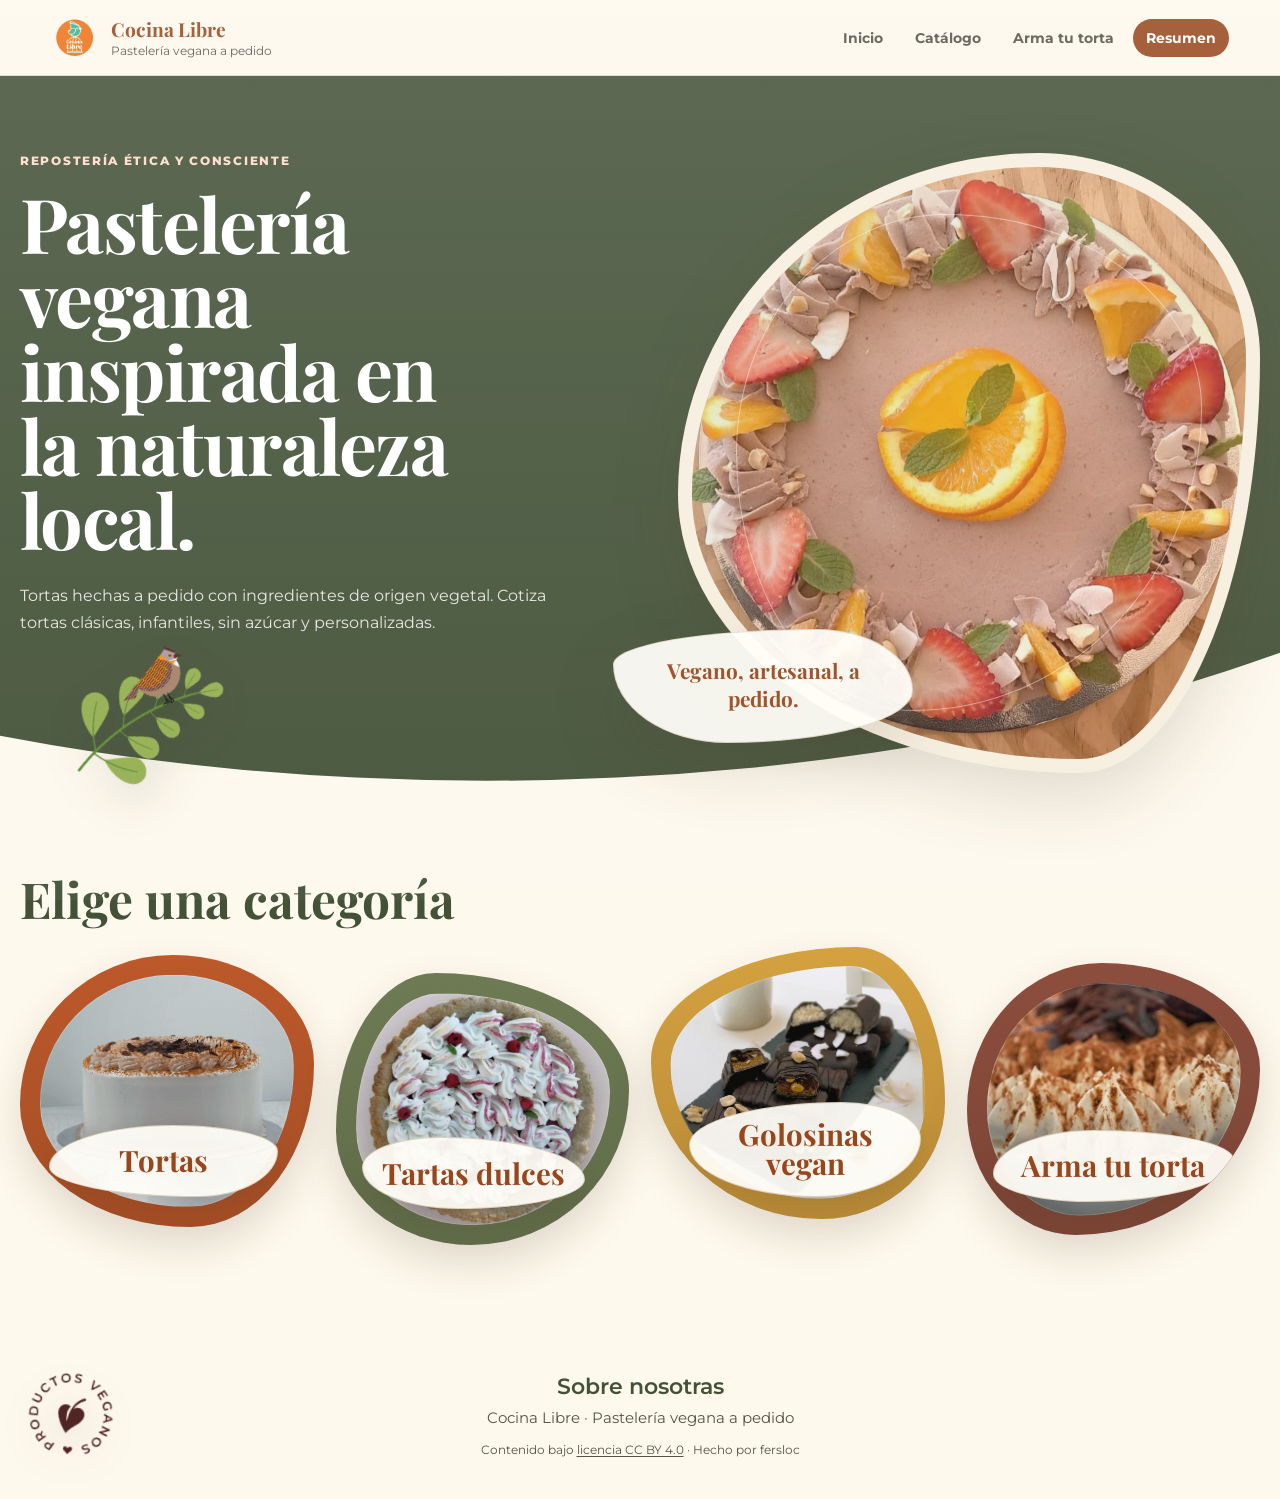
==== index.html @ 231058e6 "g" ====
﻿<!doctype html>
<html lang="es">
  <head>
    <meta charset="utf-8" />
    <meta name="viewport" content="width=device-width, initial-scale=1" />
    <title>Cocina Libre | Pastelería vegana a pedido</title>
    <link rel="icon" type="image/png" href="assets/Imagenes/recursosGraficos/recursos graficos extra-logo colores.png" />
    <link rel="apple-touch-icon" href="assets/Imagenes/recursosGraficos/recursos graficos extra-logo colores.png" />
    <meta name="description" content="Pastelería vegana artesanal a pedido en Chile. Tortas, tartas, queques y golosinas 100% vegetales, sin lácteos ni huevo. Cotiza tu torta personalizada." />
    <meta name="keywords" content="tortas veganas, pastelería vegana, tortas sin huevo, tartas veganas, queques veganos, repostería vegana Chile, tortas a pedido" />
    <meta name="author" content="Cocina Libre" />
    <meta name="robots" content="index, follow" />
    <link rel="canonical" href="https://cocinalibre.cl/" />
    <meta name="theme-color" content="#435137" />
    <meta property="og:title" content="Cocina Libre | Pastelería vegana a pedido" />
    <meta property="og:description" content="Tortas veganas artesanales hechas a pedido. Bizcochos, rellenos y cubiertas 100% vegetales." />
    <meta property="og:image" content="https://cocinalibre.cl/assets/builder/portad1.jpg" />
    <meta property="og:image:width" content="900" />
    <meta property="og:image:height" content="900" />
    <meta property="og:url" content="https://cocinalibre.cl/" />
    <meta property="og:type" content="website" />
    <meta name="twitter:card" content="summary_large_image" />
    <meta name="twitter:title" content="Cocina Libre | Pastelería vegana a pedido" />
    <meta name="twitter:description" content="Tortas veganas artesanales hechas a pedido. Bizcochos, rellenos y cubiertas 100% vegetales." />
    <meta name="twitter:image" content="https://cocinalibre.cl/assets/builder/portad1.jpg" />
    <script type="application/ld+json">
    {
      "@context": "https://schema.org",
      "@type": "Bakery",
      "name": "Cocina Libre",
      "image": "https://cocinalibre.cl/assets/builder/portad1.jpg",
      "url": "https://cocinalibre.cl/",
      "telephone": "+56932514475",
      "servesCuisine": "Vegana",
      "priceRange": "$",
      "address": {
        "@type": "PostalAddress",
        "streetAddress": "Arturo Gordon 3908, local D",
        "addressLocality": "Macul",
        "addressRegion": "Región Metropolitana",
        "addressCountry": "CL"
      },
      "openingHoursSpecification": [
        { "@type": "OpeningHoursSpecification", "dayOfWeek": ["Tuesday", "Wednesday", "Thursday", "Friday"], "opens": "15:00", "closes": "19:30" },
        { "@type": "OpeningHoursSpecification", "dayOfWeek": "Saturday", "opens": "11:00", "closes": "19:30" },
        { "@type": "OpeningHoursSpecification", "dayOfWeek": "Sunday", "opens": "11:00", "closes": "15:00" }
      ],
      "sameAs": [
        "https://instagram.com/cocinalibre.vegana",
        "https://www.happycow.net/reviews/cocina-libre-macul-447779/",
        "https://www.google.com/maps/place/Cocina+Libre+-+Pasteler%C3%ADa+Vegana/@-33.4903552,-70.5924237,17z/data=!3m1!4b1!4m6!3m5!1s0x9662d1a809d05737:0x30ad67310bc75fe5!8m2!3d-33.4903552!4d-70.5924237!16s%2Fg%2F11s613kfmj"
      ],
      "aggregateRating": {
        "@type": "AggregateRating",
        "ratingValue": "5.0",
        "reviewCount": "74"
      }
    }
    </script>
    <link rel="preconnect" href="https://fonts.googleapis.com" />
    <link rel="preconnect" href="https://fonts.gstatic.com" crossorigin />
    <link href="https://fonts.googleapis.com/css2?family=Montserrat:wght@400;500;600;700;800&family=Playfair+Display:wght@600;700&display=swap" rel="stylesheet" />
    <link rel="stylesheet" href="styles.css" />
  </head>
  <body>
    <header class="topbar">
      <a class="brand" href="#inicio">
        <span class="brand-mark"><img src="assets/Imagenes/recursosGraficos/recursos graficos extra-logo colores.webp" alt="Cocina Libre" /></span>
        <span>
          <strong>Cocina Libre</strong>
          <span>Pastelería vegana a pedido</span>
        </span>
      </a>
      <nav class="nav" aria-label="Navegación principal">
        <a href="#inicio" data-route="inicio">Inicio</a>
        <a href="#catalogo" data-route="catalogo">Catálogo</a>
        <a href="#arma-tu-torta" data-route="arma-tu-torta">Arma tu torta</a>
        <a id="navWhatsapp" class="whatsapp-link" href="#resumen" data-route="resumen">Resumen</a>
      </nav>
    </header>

    <main class="page">
      <section id="inicio" class="hero" data-page="inicio">
        <div class="brand-bird brand-bird--hero" aria-hidden="true">
          <img src="assets/Imagenes/recursosGraficos/recursos graficos extra-chincol2.webp" alt="" />
        </div>
        <div class="shell hero-grid">
          <div>
            <p class="eyebrow">Repostería ética y consciente</p>
            <h1>Pastelería vegana inspirada en la naturaleza local.</h1>
            <p class="hero-copy">Tortas hechas a pedido con ingredientes de origen vegetal. Cotiza tortas clásicas, infantiles, sin azúcar y personalizadas.</p>
          </div>
          <div class="hero-art" aria-label="Torta vegana artesanal">
            <div class="hero-photo" aria-hidden="true"></div>
            <div class="floating-note">
              <strong>Vegano, artesanal, a pedido.</strong>
            </div>
          </div>
        </div>
      </section>

      <section id="categorias" class="intro-categories" data-page="inicio">
        <div class="shell category-band">
          <div class="category-heading">
            <div>
              <h2>Elige una categoría</h2>
            </div>
          </div>
          <div id="categoryLanding" class="category-grid"></div>
        </div>
      </section>

      <section id="catalogo" class="catalog-section shell" data-page="catalogo">
        <div class="section-head">
          <div>
            <h2>Catálogo</h2>
          </div>
          <div class="catalog-tools">
            <select id="categoryFilter" aria-label="Filtrar por categoría"></select>
            <input id="searchInput" type="hidden" value="" />
          </div>
        </div>
        <div id="catalogGrid" class="catalog-grid" aria-live="polite"></div>
      </section>

      <section id="arma-tu-torta" class="builder-section" data-page="arma-tu-torta">
        <div class="shell builder-box">
          <div>
            <p class="eyebrow">Arma tu torta</p>
            <h2><span class="builder-title-line">Elige una base</span><span class="builder-title-line">y conversemos</span><span class="builder-title-line">los cambios.</span></h2>
            <p id="contactClaim">Cotiza tortas personalizadas, elige la cubierta, rellenos y bizcochos.</p>
          </div>
          <div class="builder-card">
            <div class="layer-cake" aria-label="Capas de una torta personalizable">
              <div class="cake-step">
                <span class="cake-step-text"><strong>Cubierta</strong></span>
                <img class="cake-photo topping" src="assets/builder/builder-cake-topping-trim.png" alt="">
              </div>
              <div class="cake-step">
                <span class="cake-step-text"><strong>Relleno</strong></span>
                <img class="cake-photo cream" src="assets/builder/builder-cake-cream-trim.png" alt="">
              </div>
              <div class="cake-step">
                <span class="cake-step-text"><strong>Bizcocho</strong></span>
                <img class="cake-photo base" src="assets/builder/builder-cake-base-trim.png" alt="">
              </div>
            </div>
            <div class="builder-form">
              <div class="builder-options">
                <label>
                  <span>Cubierta</span>
                  <select id="builderCubierta" aria-label="Cubierta"></select>
                </label>
                <details class="builder-pick">
                  <summary><span>Relleno</span><strong data-builder-count="relleno">Elegir</strong></summary>
                  <div id="builderRelleno" class="builder-checks" aria-label="Rellenos"></div>
                </details>
                <details class="builder-pick">
                  <summary><span>Bizcocho</span><strong data-builder-count="bizcocho">Elegir</strong></summary>
                  <div id="builderBizcocho" class="builder-checks" aria-label="Bizcochos"></div>
                </details>
                <label>
                  <span>Tamaño</span>
                  <select id="builderTamano" aria-label="Tamaño"></select>
                </label>
                <label>
                  <span>Decoración</span>
                  <select id="builderDecoracion" aria-label="Decoración"></select>
                </label>
                <label>
                  <span>Quiero agregar otro</span>
                  <textarea id="builderOtro" aria-label="Quiero agregar otro" placeholder="Ej: durazno, frambuesas, arándanos, piña, flores, una idea especial..."></textarea>
                </label>
              </div>
              <div class="topper-note">
                <strong>Letreros y figuras para torta:</strong> si quieres, puedes encargar los toppers de madera fabricados por <a href="https://www.instagram.com/stories/highlights/17861925579258731/" target="_blank" rel="noreferrer">Quiltru</a> (<span id="topperPrice">$10.000</span>).
                <span class="topper-samples">
                  <button class="topper-sample" type="button" data-topper-image="assets/builder/ideas-armadas/Topper animales con nombre.webp" aria-label="Ver ejemplo de topper animales con nombre">
                    <img src="assets/builder/ideas-armadas/Topper animales con nombre.webp" alt="Topper de madera a pedido con animalitos y nombre, para torta vegana infantil" loading="lazy">
                  </button>
                  <button class="topper-sample" type="button" data-topper-image="assets/builder/ideas-armadas/Topper Eevee.webp" aria-label="Ver ejemplo de topper Eevee">
                    <img src="assets/builder/ideas-armadas/Topper Eevee.webp" alt="Topper de madera a pedido de Eevee, dibujo personalizado para torta vegana" loading="lazy">
                  </button>
                  <button class="topper-sample" type="button" data-topper-image="assets/builder/ideas-armadas/Topper totoro1.webp" aria-label="Ver ejemplo de topper Totoro">
                    <img src="assets/builder/ideas-armadas/Topper totoro1.webp" alt="Topper de madera a pedido de Totoro, dibujo personalizado para torta vegana" loading="lazy">
                  </button>
                </span>
              </div>
              <a id="contactWhatsapp" class="button primary" href="#resumen">Reservar esta idea</a>
            </div>
          </div>
        </div>
      </section>
      <section class="moodboard-section" data-page="arma-tu-torta" aria-labelledby="moodboardTitle">
        <div class="shell">
          <div class="moodboard-head">
            <h2 id="moodboardTitle">Ideas que han armado otras personas</h2>
          </div>
          <div class="moodboard-slider">
            <div id="moodboardTrack" class="moodboard-track" aria-label="Muestrario horizontal de inspiración"></div>
            <div class="moodboard-progress" aria-hidden="true"><span id="moodboardProgress"></span></div>
          </div>
        </div>
      </section>
      <section id="resumen" class="summary-section" data-page="resumen">
        <div class="shell">
          <div class="section-head">
            <div>
              <p class="eyebrow">Resumen</p>
              <h2>Tu pedido en borrador</h2>
            </div>
            <a class="button primary" href="#catalogo" data-route="catalogo">Seguir mirando</a>
          </div>
          <div class="summary-panel">
            <div id="summaryList" class="summary-list"></div>
            <aside class="summary-side">
              <h3>Total estimado</h3>
              <p id="summaryTotal">$0</p>
              <p>Este resumen todavía no confirma disponibilidad ni fecha. El último paso abre WhatsApp con todo escrito.</p>
              <a id="finalWhatsapp" class="button primary" href="#" target="_blank" rel="noreferrer">Enviar WhatsApp</a>
            </aside>
          </div>
        </div>
      </section>
    </main>

    <div class="detail" id="detail" role="dialog" aria-modal="true" aria-labelledby="detailTitle">
      <article class="detail-card">
        <div id="detailMedia" class="detail-media"></div>
        <div class="detail-content">
          <button class="detail-close" id="detailClose" type="button" aria-label="Cerrar">×</button>
          <p class="eyebrow">Ficha de torta</p>
          <h2 id="detailTitle"></h2>
          <p id="detailDescription"></p>
          <div id="detailIngredients" class="ingredient-list"></div>
          <div class="order-box">
            <label class="field">
              <span>Formato</span>
              <select id="formatSelect"></select>
            </label>
            <label class="field">
              <span>Opción</span>
              <select id="optionSelect"></select>
            </label>
            <label class="field">
              <span>Decoración</span>
              <select id="decorationSelect"></select>
            </label>
            <label class="field">
              <span>Fecha o nota</span>
              <input id="noteInput" type="text" placeholder="Ej: retiro viernes, cumpleaños, colores..." />
            </label>
            <div class="total">
              <span>Total estimado</span>
              <strong id="totalText">A confirmar</strong>
            </div>
            <a id="orderWhatsapp" class="whatsapp" href="#" target="_blank" rel="noreferrer">Enviar por WhatsApp</a>
            <p class="fineprint">Todo es vegano. Precio sujeto a confirmación humana.</p>
          </div>
        </div>
      </article>
    </div>

    <footer class="shell footer">
      <span class="footer-badges" aria-hidden="true">
        <span class="footer-stamp-wrap"><img class="footer-stamp" src="assets/Imagenes/recursosGraficos/recursos graficos extra-productosveganos.webp" alt="" /></span>
      </span>
      <span class="footer-copy">
        <a class="footer-about-link footer-about-link--top" href="sobre-nosotras.html">Sobre nosotras</a><br />
        <span class="footer-tagline">Cocina Libre · Pastelería vegana a pedido</span><br />
        <span class="footer-links">
          <a id="contactInstagram" class="footer-instagram" href="#" target="_blank" rel="noreferrer" style="display:none" aria-label="Instagram de Cocina Libre">
            <svg class="footer-instagram-icon" viewBox="0 0 24 24" aria-hidden="true" focusable="false"><path fill="currentColor" d="M12 2c2.717 0 3.056.01 4.122.06 1.065.05 1.79.217 2.428.465.66.254 1.216.598 1.772 1.153.5.5.9 1.112 1.153 1.772.247.637.415 1.363.465 2.428.05 1.066.06 1.405.06 4.122s-.01 3.056-.06 4.122c-.05 1.065-.218 1.79-.465 2.428a4.883 4.883 0 01-1.153 1.772c-.5.5-1.112.9-1.772 1.153-.637.247-1.363.415-2.428.465-1.066.05-1.405.06-4.122.06s-3.056-.01-4.122-.06c-1.065-.05-1.79-.218-2.428-.465a4.883 4.883 0 01-1.772-1.153 4.883 4.883 0 01-1.153-1.772c-.247-.637-.415-1.363-.465-2.428C2.013 15.056 2 14.717 2 12s.01-3.056.06-4.122c.05-1.066.217-1.79.465-2.428a4.883 4.883 0 011.153-1.772A4.883 4.883 0 015.45 2.525c.637-.248 1.363-.415 2.428-.465C8.944 2.013 9.283 2 12 2zm0 1.802c-2.67 0-2.986.01-4.04.058-.976.045-1.505.207-1.858.344-.466.181-.8.398-1.15.748-.35.35-.567.684-.748 1.15-.137.353-.3.882-.344 1.858-.048 1.054-.058 1.37-.058 4.04s.01 2.986.058 4.04c.045.976.207 1.505.344 1.858.181.466.398.8.748 1.15.35.35.684.567 1.15.748.353.137.882.3 1.858.344 1.054.048 1.37.058 4.04.058s2.986-.01 4.04-.058c.976-.045 1.505-.207 1.858-.344.466-.181.8-.398 1.15-.748.35-.35.567-.684.748-1.15.137-.353.3-.882.344-1.858.048-1.054.058-1.37.058-4.04s-.01-2.986-.058-4.04c-.045-.976-.207-1.505-.344-1.858a3.09 3.09 0 00-.748-1.15 3.09 3.09 0 00-1.15-.748c-.353-.137-.882-.3-1.858-.344-1.054-.048-1.37-.058-4.04-.058zm0 4.594a5.604 5.604 0 110 11.208 5.604 5.604 0 010-11.208zm0 1.802a3.802 3.802 0 100 7.604 3.802 3.802 0 000-7.604zm5.838-1.995a1.31 1.31 0 11-2.62 0 1.31 1.31 0 012.62 0z"/></svg>
            <span class="footer-instagram-handle"></span>
          </a>
        </span>
        <span class="footer-credit">Contenido bajo <a href="https://creativecommons.org/licenses/by/4.0/deed.es" target="_blank" rel="license noreferrer">licencia CC BY 4.0</a> · Hecho por fersloc</span>
      </span>
    </footer>

    <script>
      const PUBLISHED_SHEET_ID = "2PACX-1vRRxoQN-Ur4UPW9nEDxz-fPENVJbvfpZj_xBBKMvlfr1CkzHfxv_L7hngLNOkHUhkL3-xxjUCCdQ7Aq";
      const EDITABLE_SHEET_ID = "1HbtCr6R7O1_ndGzPOre5QE9fRcyf_VZLb0KIiz6iIWU";
      const sheetCsvUrl = (sheet, gid = "") => [
        gid ? `https://docs.google.com/spreadsheets/d/e/${PUBLISHED_SHEET_ID}/pub?gid=${gid}&single=true&output=csv` : ""
      ].filter(Boolean);
      const editableSheetCsvUrl = (gid = "") => [
        gid ? `https://docs.google.com/spreadsheets/d/${EDITABLE_SHEET_ID}/export?format=csv&gid=${gid}` : ""
      ].filter(Boolean);
      const CSV_URLS = {
        productos: sheetCsvUrl("Productos", "920376714"),
        formatos: sheetCsvUrl("Formatos", "398707066"),
        opciones: sheetCsvUrl("Opciones", "606074664"),
        decoraciones: sheetCsvUrl("Decoraciones", "1210476222"),
        precios_especiales: sheetCsvUrl("Precios especiales", "1958097253"),
        contacto: sheetCsvUrl("Contacto", "737631691"),
        builder_variables: sheetCsvUrl("Arma tu torta", "1208433193").concat(editableSheetCsvUrl("1208433193"))
      };

      const BUILDER_OPTIONS = {
        bizcocho: ["Limón amapola", "Naranja zanahoria", "Plátano arándano", "Manzana canela", "Vainilla", "Cacao"],
        relleno: ["Manjar de soya", "Manjar de dátiles con mantequilla de maní", "Queso crema de castañas de cajú", "Crema pastelera", "Ganache de chocolate"],
        cubierta: ["Crema vegetal", "Crema vegetal de café", "Ganache especial de cacao y papa camote"],
        tamano: ["Mini, 2 personas", "Pequeña, 6 a 8 personas", "Baja, 10 a 12 personas", "Alta, 15 a 20 personas", "Grande, 28 a 30 personas"],
        decoracion: ["Predeterminada", "Personalizada con diferentes colores y toppings, con valor adicional"]
      };

      const MOODBOARD_SLIDES = [
        {
          title: "Calcifer",
          image: "assets/builder/ideas-armadas/Calcifer.webp",
          alt: "Torta vegana personalizada de Calcifer",
          tone: "#d8e6c2",
          accent: "rgba(192, 90, 43, 0.22)",
          tilt: "-5deg"
        },
        {
          title: "Clásica",
          image: "assets/builder/ideas-armadas/Clasica.webp",
          alt: "Torta vegana clásica decorada, hecha a pedido",
          tone: "#e7b8a4",
          accent: "rgba(111, 125, 85, 0.26)",
          tilt: "4deg"
        },
        {
          title: "Color 1",
          image: "assets/builder/ideas-armadas/Color 1.webp",
          alt: "Torta vegana decorada con colores personalizados",
          tone: "#c9b8a4",
          accent: "rgba(64, 91, 79, 0.28)",
          tilt: "-2deg"
        },
        {
          title: "Color 2",
          image: "assets/builder/ideas-armadas/Color 2.webp",
          alt: "Torta vegana decorada con colores personalizados",
          tone: "#b4773b",
          accent: "rgba(255, 253, 247, 0.26)",
          tilt: "-3deg"
        },
        {
          title: "Color Unicornio",
          image: "assets/builder/ideas-armadas/Color Unicornio.webp",
          alt: "Torta vegana temática de unicornio con colores",
          tone: "#8f4f3e",
          accent: "rgba(217, 164, 65, 0.22)",
          tilt: "2deg"
        },
        {
          title: "Felices 30",
          image: "assets/builder/ideas-armadas/Felices 30.webp",
          alt: "Torta vegana de cumpleaños número 30",
          tone: "#e0c76f",
          accent: "rgba(255, 253, 247, 0.38)",
          tilt: "6deg"
        },
        {
          title: "Feliz cumple Ivone",
          image: "assets/builder/ideas-armadas/Feliz cumple Ivone.webp",
          alt: "Torta vegana de cumpleaños personalizada con el nombre Ivone",
          tone: "#cf8792",
          accent: "rgba(217, 164, 65, 0.28)",
          tilt: "-7deg"
        },
        {
          title: "Infantiles",
          image: "assets/builder/ideas-armadas/Infantiles.webp",
          alt: "Torta vegana infantil decorada a pedido",
          tone: "#68473b",
          accent: "rgba(231, 184, 164, 0.24)",
          tilt: "-6deg"
        },
        {
          title: "Sin azúcar 1",
          image: "assets/builder/ideas-armadas/Sin azucar 1.webp",
          alt: "Torta vegana sin azúcar, hecha a pedido",
          tone: "#d8894a",
          accent: "rgba(255, 253, 247, 0.3)",
          tilt: "4deg"
        },
        {
          title: "Sin azúcar 2",
          image: "assets/builder/ideas-armadas/Sin azucar 2.webp",
          alt: "Torta vegana sin azúcar, hecha a pedido",
          tone: "#8a8f63",
          accent: "rgba(255, 253, 247, 0.32)",
          tilt: "3deg"
        },
        {
          title: "Sin azúcar 2.1",
          image: "assets/builder/ideas-armadas/Sin azucar 2.1.webp",
          alt: "Torta vegana sin azúcar, hecha a pedido",
          tone: "#405b4f",
          accent: "rgba(217, 164, 65, 0.22)",
          tilt: "-2deg"
        },
        {
          title: "Topper animales con nombre",
          image: "assets/builder/ideas-armadas/Topper animales con nombre.webp",
          alt: "Torta vegana con topper de madera personalizado, animalitos y nombre",
          tone: "#55736a",
          accent: "rgba(255, 253, 247, 0.25)",
          tilt: "5deg"
        },
        {
          title: "Topper Eevee",
          image: "assets/builder/ideas-armadas/Topper Eevee.webp",
          alt: "Torta vegana con topper de madera personalizado de Eevee",
          tone: "#b4773b",
          accent: "rgba(255, 253, 247, 0.26)",
          tilt: "-4deg"
        },
        {
          title: "Topper super mario",
          image: "assets/builder/ideas-armadas/Topper super mario.webp",
          alt: "Torta vegana con topper de madera personalizado de Super Mario",
          tone: "#cf6f81",
          accent: "rgba(255, 253, 247, 0.26)",
          tilt: "5deg"
        },
        {
          title: "Topper totoro 1",
          image: "assets/builder/ideas-armadas/Topper totoro1.webp",
          alt: "Torta vegana con topper de madera personalizado de Totoro",
          tone: "#6f7d55",
          accent: "rgba(255, 253, 247, 0.34)",
          tilt: "-6deg"
        },
        {
          title: "Topper totoro 2",
          image: "assets/builder/ideas-armadas/Topper totoro 2.webp",
          alt: "Torta vegana con topper de madera personalizado de Totoro",
          tone: "#9a6f98",
          accent: "rgba(255, 253, 247, 0.3)",
          tilt: "3deg"
        }
      ];

      const DEFAULT_WHATSAPP = "56932514475";

      const CUSTOM_DECORATION_DESCRIPTION = "Decoración especial a pedido. Requiere referencia y confirmación por WhatsApp. Puede tener un costo adicional entre $2.000 y $5.000.";

      const SOLID_COLORS = [
        "#c05a2b", "#6f7d55", "#d9a441", "#8f4f3e", "#e7b8a4",
        "#405b4f", "#b4773b", "#cf6f81", "#8a8f63", "#e1c77a",
        "#68473b", "#9a6f98", "#55736a", "#d8894a", "#b9c795"
      ];

      const CATEGORY_IMAGES = {
        torta: "assets/Imagenes/imagenes categorias/cat-torta1.webp",
        tarta: "assets/Imagenes/imagenes categorias/cat-tarta1.webp",
        golosina: "assets/Imagenes/imagenes categorias/cat-golosinas1.webp",
        queque: "assets/Imagenes/imagenes categorias/cat-Queques-manzanacanela.webp",
        rawmesan: "assets/Imagenes/imagenes categorias/cat-rawmesan.webp",
        arma: "assets/builder/armatortfront.jpg"
      };

      const PRODUCT_IMAGES = {
        caiti: "assets/Imagenes/Tortas/Imagen torta/Caiti.webp",
        chiricoca: "assets/Imagenes/Tortas/Imagen torta/Chiricoca.webp",
        chucao: "assets/Imagenes/Tortas/Imagen torta/Chucao.webp",
        garza_egretta: "assets/Imagenes/Tortas/Imagen torta/Garza Egretta.webp",
        parrot_cake: "assets/Imagenes/Tortas/Imagen torta/Parrot cake.webp",
        pequen: "assets/Imagenes/Tortas/Imagen torta/Pequen.webp",
        azahar: "assets/Imagenes/Tartas/imagenes tartas/Tartas-azahar.webp",
        chincol: "assets/Imagenes/Tartas/imagenes tartas/Tartas-chincol.webp",
        flamenca: "assets/Imagenes/Tartas/imagenes tartas/Tartas-flamenca.webp",
        flor_de_cacao: "assets/Imagenes/Tartas/imagenes tartas/Tartas-flordecacao.webp",
        mirlo: "assets/Imagenes/Tartas/imagenes tartas/Tartas-mirlo.webp",
        neroli: "assets/Imagenes/Tartas/imagenes tartas/Tartas-neroli.webp",
        naranjazanahoria: "assets/Imagenes/quques/Imagenes queques/Queques-naranjazanahoria.webp",
        naranja_zanahoria: "assets/Imagenes/quques/Imagenes queques/Queques-naranjazanahoria.webp",
        manzanacanela: "assets/Imagenes/quques/Imagenes queques/Queques-manzanacanela.webp",
        manzana_canela: "assets/Imagenes/quques/Imagenes queques/Queques-manzanacanela.webp",
        platanoarandano: "assets/Imagenes/quques/Imagenes queques/Queques-arandano-platano.webp",
        platano_arandano: "assets/Imagenes/quques/Imagenes queques/Queques-arandano-platano.webp",
        arandano_platano: "assets/Imagenes/quques/Imagenes queques/Queques-arandano-platano.webp",
        curcuma: "assets/Imagenes/rawmesan/imagen Rawmesan/Rawmesan-curcuma.webp",
        merken: "assets/Imagenes/rawmesan/imagen Rawmesan/Rawmesan-merken.webp",
        oregano: "assets/Imagenes/rawmesan/imagen Rawmesan/Rawmesan-oregano.webp",
        romero: "assets/Imagenes/rawmesan/imagen Rawmesan/Rawmesan-romero.webp",
        blondies: "assets/Imagenes/Golosinas vegan/Golosinas vegan/Golosinas-blondies.webp",
        brownies: "assets/Imagenes/Golosinas vegan/Golosinas vegan/Golosinas-brownies.webp",
        chocman: "assets/Imagenes/Golosinas vegan/Golosinas vegan/Golosinas-chocman.webp",
        medialunas: "assets/Imagenes/Golosinas vegan/Golosinas vegan/Golosinas-medialunas.webp",
        pinguinitos: "assets/Imagenes/Golosinas vegan/Golosinas vegan/Golosinas-pinguinitos.webp",
        prestigios: "assets/Imagenes/Golosinas vegan/Golosinas vegan/Golosinas-prestigios.webp",
        snickers: "assets/Imagenes/Golosinas vegan/Golosinas vegan/Golosinas-snickers.webp"
      };

      const PRODUCT_GRAPHICS = {
        caiti: "assets/Imagenes/Tortas/Aves/Aves-Caiti.png",
        chiricoca: "assets/Imagenes/Tortas/Aves/Aves-Chiricoca.png",
        chucao: "assets/Imagenes/Tortas/Aves/Aves-Chucao.png",
        garza_egretta: "assets/Imagenes/Tortas/Aves/Aves-Garza Egretta.png",
        parrot_cake: "assets/Imagenes/Tortas/Aves/Aves-Parrot cake.png",
        pequen: "assets/Imagenes/Tortas/Aves/Aves-Pequen.png",
        azahar: "assets/Imagenes/Tartas/Aves y flores/Aves y flores-azahar.png",
        chincol: "assets/Imagenes/Tartas/Aves y flores/Aves y flores-chincol.png",
        flamenca: "assets/Imagenes/Tartas/Aves y flores/Aves y flores-Flamenca.png",
        flor_de_cacao: "assets/Imagenes/Tartas/Aves y flores/Aves y flores-Flor de cacao.png",
        mirlo: "assets/Imagenes/Tartas/Aves y flores/Aves y flores-mirlo.png",
        neroli: "assets/Imagenes/Tartas/Aves y flores/Aves y flores-neroli.png",
        naranjazanahoria: "assets/Imagenes/quques/iconos queques/Queques-naranjazanahoria.png",
        naranja_zanahoria: "assets/Imagenes/quques/iconos queques/Queques-naranjazanahoria.png",
        manzanacanela: "assets/Imagenes/quques/iconos queques/Queques-manzanacanela.png",
        manzana_canela: "assets/Imagenes/quques/iconos queques/Queques-manzanacanela.png",
        platanoarandano: "assets/Imagenes/quques/iconos queques/Queques-arandanoplatano.png",
        platano_arandano: "assets/Imagenes/quques/iconos queques/Queques-arandanoplatano.png",
        arandano_platano: "assets/Imagenes/quques/iconos queques/Queques-arandanoplatano.png",
        curcuma: "assets/Imagenes/rawmesan/Rawmesan icon/Rawmesan icon-curcuma.png",
        merken: "assets/Imagenes/rawmesan/Rawmesan icon/Rawmesan icon-merken.png",
        oregano: "assets/Imagenes/rawmesan/Rawmesan icon/Rawmesan icon-oregano.png",
        romero: "assets/Imagenes/rawmesan/Rawmesan icon/Rawmesan icon-romero.png",
        blondies: "assets/Imagenes/Golosinas vegan/Golosinas vegan icono/Golosinas-blondies.png",
        brownies: "assets/Imagenes/Golosinas vegan/Golosinas vegan icono/Golosinas-brownies.png",
        chocman: "assets/Imagenes/Golosinas vegan/Golosinas vegan icono/Golosinas-chocman.png",
        medialunas: "assets/Imagenes/Golosinas vegan/Golosinas vegan icono/Golosinas-medialunas.png",
        pinguinitos: "assets/Imagenes/Golosinas vegan/Golosinas vegan icono/Golosinas-pinguinitos.png",
        prestigios: "assets/Imagenes/Golosinas vegan/Golosinas vegan icono/Golosinas-prestigios.png",
        snickers: "assets/Imagenes/Golosinas vegan/Golosinas vegan icono/Golosinas-snickers.png"
      };

      const state = { productos: [], formatos: [], opciones: [], decoraciones: [], precios_especiales: [], contacto: [], builder_variables: [], errors: {}, activeProduct: null, reservas: [], familyBirds: {} };

      // bottom = fracción de la altura del PNG hasta el punto que debe tocar la línea.
      // Para la mayoría es el último píxel con color (las patas), medido con Pillow (getbbox del canal alfa).
      // El mirlo y el Parrot cake tienen la cola/pata colgando por separado hacia abajo, así que su "bottom"
      // apunta al final de la panza (donde el cuerpo ancho termina y empieza el trazo angosto de la cola),
      // no a la punta de la cola — si no, la panza queda flotando muy arriba de la línea.
      const FAMILY_BIRD_POOL = [
        { src: "assets/Imagenes/Tartas/Aves y flores/Aves y flores-chincol.png", bottom: 0.8249 },
        { src: "assets/Imagenes/Tartas/Aves y flores/Aves y flores-Flamenca.png", bottom: 0.8947 },
        { src: "assets/Imagenes/Tartas/Aves y flores/Aves y flores-mirlo.png", bottom: 0.687 },
        { src: "assets/Imagenes/Tortas/Aves/Aves-Caiti.png", bottom: 0.8101 },
        { src: "assets/Imagenes/Tortas/Aves/Aves-Chiricoca.png", bottom: 0.8384 },
        { src: "assets/Imagenes/Tortas/Aves/Aves-Chucao.png", bottom: 0.761 },
        { src: "assets/Imagenes/Tortas/Aves/Aves-Garza Egretta.png", bottom: 0.9019 },
        { src: "assets/Imagenes/Tortas/Aves/Aves-Parrot cake.png", bottom: 0.678 },
        { src: "assets/Imagenes/Tortas/Aves/Aves-Pequen.png", bottom: 0.9222 }
      ];

      function familyPerchBird(category) {
        if (!state.familyBirds[category]) {
          const bird = FAMILY_BIRD_POOL[Math.floor(Math.random() * FAMILY_BIRD_POOL.length)];
          const left = 30 + Math.random() * 40;
          const flip = Math.random() < 0.5;
          state.familyBirds[category] = { src: bird.src, bottom: bird.bottom, left, flip };
        }
        return state.familyBirds[category];
      }
      const $ = (selector) => document.querySelector(selector);
      const els = {
        notice: $("#dataNotice"),
        grid: $("#catalogGrid"),
        categoryLanding: $("#categoryLanding"),
        categoryFilter: $("#categoryFilter"),
        search: $("#searchInput"),
        detail: $("#detail"),
        close: $("#detailClose"),
        media: $("#detailMedia"),
        title: $("#detailTitle"),
        description: $("#detailDescription"),
        ingredients: $("#detailIngredients"),
        format: $("#formatSelect"),
        option: $("#optionSelect"),
        decoration: $("#decorationSelect"),
        note: $("#noteInput"),
        total: $("#totalText"),
        orderWhatsapp: $("#orderWhatsapp"),
        navWhatsapp: $("#navWhatsapp"),
        contactWhatsapp: $("#contactWhatsapp"),
        contactInstagram: $("#contactInstagram"),
        contactClaim: $("#contactClaim"),
        builderBizcocho: $("#builderBizcocho"),
        builderRelleno: $("#builderRelleno"),
        builderCubierta: $("#builderCubierta"),
        builderTamano: $("#builderTamano"),
        builderDecoracion: $("#builderDecoracion"),
        builderOtro: $("#builderOtro"),
        summaryList: $("#summaryList"),
        summaryTotal: $("#summaryTotal"),
        finalWhatsapp: $("#finalWhatsapp")
      };

      init();

      function syncRoute() {
        document.body.classList.add("routed");
        const route = (location.hash || "#inicio").replace("#", "");
        const page = ["catalogo", "arma-tu-torta", "resumen"].includes(route) ? route : "inicio";
        document.querySelectorAll("[data-page]").forEach((section) => section.classList.toggle("is-active", section.dataset.page === page));
        if (["catalogo", "arma-tu-torta", "resumen", "inicio"].includes(route)) {
          window.scrollTo({ top: 0, behavior: "instant" });
        }
      }

      async function init() {
        bind();
        await loadData();
        renderContact();
        renderControls();
        renderBuilderOptions();
        renderTopperNote();
        renderMoodboard();
        renderCategories();
        applyCategoryFromUrl();
        importPendingReservas();
        renderCatalog();
        renderSummary();
        syncRoute();
      }

      function applyCategoryFromUrl() {
        const params = new URLSearchParams(location.search);
        const requested = params.get("categoria");
        if (!requested) return;
        const categories = uniqueCategories();
        const match = categories.find((category) => cleanKey(category) === cleanKey(requested));
        if (!match) return;
        els.categoryFilter.value = match;
        if (!location.hash || location.hash === "#inicio") location.hash = "#catalogo";
      }

      function importPendingReservas() {
        let pending = [];
        try {
          pending = JSON.parse(localStorage.getItem("cocinalibre_pending_reservas") || "[]");
        } catch (error) {
          pending = [];
        }
        localStorage.removeItem("cocinalibre_pending_reservas");
        if (Array.isArray(pending) && pending.length) state.reservas.push(...pending);
      }

      function bind() {
        window.addEventListener("hashchange", syncRoute);
        document.querySelectorAll("[data-route]").forEach((link) => link.addEventListener("click", () => {
          if (link.dataset.route === "catalogo") showFullCatalog();
          setTimeout(syncRoute, 0);
        }));
        els.search.addEventListener("input", renderCatalog);
        els.categoryFilter.addEventListener("change", renderCatalog);
        els.close.addEventListener("click", closeDetail);
        els.detail.addEventListener("click", (event) => { if (event.target === els.detail) closeDetail(); });
        document.addEventListener("pointerdown", (event) => {
          if (!event.target.closest(".builder-pick")) closeBuilderPicks();
        });
        document.addEventListener("click", (event) => {
          const topper = event.target.closest("[data-topper-image]");
          if (!topper) return;
          openTopperImage(topper.dataset.topperImage);
        });
        document.addEventListener("keydown", (event) => {
          if (event.key !== "Escape") return;
          closeDetail();
          closeBuilderPicks();
        });
        [els.format, els.option, els.decoration, els.note].forEach((input) => {
          input.addEventListener("input", updateOrder);
          input.addEventListener("change", updateOrder);
        });
        els.contactWhatsapp.addEventListener("click", (event) => {
          event.preventDefault();
          addBuilderReservation();
        });
        els.summaryList.addEventListener("click", (event) => {
          const remove = event.target.closest("[data-remove-reservation]");
          if (!remove) return;
          state.reservas.splice(Number(remove.dataset.removeReservation), 1);
          renderSummary();
        });
      }

      function closeBuilderPicks() {
        document.querySelectorAll(".builder-pick[open]").forEach((pick) => {
          pick.open = false;
        });
      }

      async function loadData() {
        const entries = await Promise.all(Object.entries(CSV_URLS).map(async ([name, urls]) => {
          try {
            const rows = await fetchSheetRows(name, urls);
            return [name, rows.map(normalizeRow).filter(isVisible)];
          } catch (error) {
            state.errors[name] = error.message;
            return [name, []];
          }
        }));
        entries.forEach(([name, rows]) => state[name] = rows);
        updateNotice();
      }

      async function fetchSheetRows(name, urls) {
        const failures = [];
        for (const url of urls) {
          try {
            const text = await fetchCsv(url);
            const rows = parseCsv(text);
            if (!hasExpectedColumns(name, rows)) throw new Error("columnas-inesperadas");
            return rows;
          } catch (error) {
            failures.push(error.message);
          }
        }
        throw new Error(failures[0] || "no-publico");
      }

      function hasExpectedColumns(name, rows) {
        if (!rows.length) return false;
        const row = rows[0] || {};
        const has = (...keys) => keys.every((key) => Object.prototype.hasOwnProperty.call(row, key));
        const checks = {
          productos: () => has("id", "categoria", "nombre"),
          formatos: () => has("id", "categoria", "nombre_formato"),
          opciones: () => has("id", "tipo", "nombre"),
          decoraciones: () => has("id", "nombre", "descripcion"),
          precios_especiales: () => has("producto_id", "formato_id", "precio_usado"),
          contacto: () => has("campo", "valor"),
          builder_variables: () => has("grupo", "opcion", "disponible")
        };
        return checks[name] ? checks[name]() : true;
      }

      async function fetchCsv(url) {
        const response = await fetch(url + "&t=" + Date.now(), { cache: "no-store" });
        const text = await response.text();
        if (!response.ok || text.trim().startsWith("<!DOCTYPE html")) throw new Error("no-publico");
        return text;
      }

      function updateNotice() {
        if (!els.notice) return;
        const failed = Object.keys(state.errors);
        if (failed.length) {
          els.notice.innerHTML = `<strong>No pude leer los CSV.</strong> Fallaron: ${escapeHtml(failed.join(", "))}.`;
          return;
        }
        els.notice.innerHTML = "";
      }

      function renderCategories() {
        const categories = uniqueCategories();
        const visualCategories = (categories.length ? categories : ["Tortas", "Tartas dulces", "Golosinas vegan"])
          .concat("Arma tu torta");
        els.categoryFilter.innerHTML = [`<option value="">Todo el catálogo</option>`]
          .concat(categories.map((category) => `<option value="${escapeHtml(category)}">${escapeHtml(category)}</option>`))
          .join("");
        els.categoryLanding.innerHTML = visualCategories.map((category, index) => {
          const color = solidColor(index);
          const image = categoryImage(category);
          const hasPhoto = Boolean(image);
          const photoStyle = hasPhoto ? `--tile-image:url('${image}');` : "";
          return `
          <button class="category-tile ${hasPhoto ? "category-tile--photo" : ""}" type="button" data-category="${escapeHtml(category)}" data-builder-tile="${category === "Arma tu torta" ? "true" : "false"}" style="--tile-color:${color};background:${color};${photoStyle}">
            <span>${escapeHtml(category)}</span>
          </button>
        `;
        }).join("");
        els.categoryLanding.querySelectorAll("[data-category]").forEach((button) => {
          button.addEventListener("click", () => {
            const category = button.dataset.category;
            if (button.dataset.builderTile === "true") {
              location.hash = "#arma-tu-torta";
              return;
            }
            els.categoryFilter.value = categories.includes(category) ? category : "";
            els.search.value = categories.includes(category) ? "" : category.replace("Especiales", "");
            renderCatalog();
            location.hash = "#catalogo";
          });
        });
      }

      function showFullCatalog() {
        if (els.categoryFilter) els.categoryFilter.value = "";
        if (els.search) els.search.value = "";
        renderCatalog();
      }

      function renderCatalog() {
        if (!state.productos.length) {
          els.grid.innerHTML = `<div>No hay productos cargados desde la hoja Productos.</div>`;
          return;
        }
        const query = clean(els.search.value);
        const activeCategory = els.categoryFilter.value;
        const products = state.productos.filter((product) => {
          const text = clean([product.categoria, product.nombre, product.descripcion, product.descripcion_poetica, product.bizcocho, product.relleno, product.cubierta].join(" "));
          return (!activeCategory || product.categoria === activeCategory) && text.includes(query);
        });
        els.grid.className = "catalog-groups";
        els.grid.innerHTML = products.length ? groupedCatalogTemplate(products) : `<div>No encontré productos con ese filtro.</div>`;
        document.querySelectorAll("[data-solid-open]").forEach((button) => {
          button.addEventListener("click", (event) => {
            event.stopPropagation();
            openImage(button.dataset.solidOpen, button.dataset.imageAlt || "Producto vegano", button.dataset.imageOpen || "", button.dataset.graphicOpen || "", button.dataset.graphicSide || "right", button.dataset.graphicScale || "");
          });
        });
        document.querySelectorAll("[data-reserve]").forEach((button) => {
          button.addEventListener("click", (event) => {
            event.stopPropagation();
            addReservation(button.closest(".product-card"));
          });
        });
        document.querySelectorAll("[data-quick-format], [data-quick-decoration]").forEach((control) => {
          control.addEventListener("click", (event) => event.stopPropagation());
          control.addEventListener("change", () => updateCardPrice(control.closest(".product-card")));
        });
        document.querySelectorAll(".product-card").forEach(updateCardPrice);
      }

      function groupedCatalogTemplate(products) {
        const groups = groupBy(products, (product) => product.categoria || "Catálogo");
        return Object.entries(groups).map(([category, items], groupIndex) => {
          const description = familyDescription(category);
          const bird = familyPerchBird(category);
          return `
          <section class="catalog-family" id="familia-${cleanKey(category)}">
            <img class="family-perch-bird${bird.flip ? " is-flipped" : ""}" src="${bird.src}" alt="" style="left:${bird.left}%;--bird-bottom:${bird.bottom}" />
            <div class="family-head">
              <div>
                <p class="eyebrow" style="color: var(--clay)">Colección</p>
                <h3>${escapeHtml(category)}</h3>
                ${description ? `<p>${escapeHtml(description)}</p>` : ""}
              </div>
            </div>
            <div class="catalog-grid">
              ${items.map((product, index) => cardTemplate(product, index + groupIndex)).join("")}
            </div>
          </section>
        `;
        }).join("");
      }

      function groupBy(items, getKey) {
        return items.reduce((groups, item) => {
          const key = getKey(item);
          groups[key] = groups[key] || [];
          groups[key].push(item);
          return groups;
        }, {});
      }

      function familyDescription(category) {
        const key = clean(category);
        if (key.includes("torta")) return "";
        if (key.includes("tarta")) return "";
        if (key.includes("golosina")) return "";
        if (key.includes("queque") || key.includes("rawmesan") || key.includes("romesan")) return "";
        return "";
      }

      function categoryImage(value) {
        const key = clean(value);
        if (key.includes("arma")) return CATEGORY_IMAGES.arma;
        if (key.includes("golosina")) return CATEGORY_IMAGES.golosina;
        if (key.includes("queque") || key.includes("quque")) return CATEGORY_IMAGES.queque;
        if (key.includes("rawmesan") || key.includes("romesan")) return CATEGORY_IMAGES.rawmesan;
        if (key.includes("tarta")) return CATEGORY_IMAGES.tarta;
        if (key.includes("torta")) return CATEGORY_IMAGES.torta;
        return "";
      }

      function keyedAsset(map, value) {
        const key = cleanKey(value);
        if (map[key]) return map[key];
        const compact = key.replaceAll("_", "");
        const found = Object.entries(map).find(([assetKey]) => key.includes(assetKey) || assetKey.includes(key) || compact.includes(assetKey.replaceAll("_", "")));
        return found ? found[1] : "";
      }

      function productImage(product) {
        return product.foto || keyedAsset(PRODUCT_IMAGES, product.nombre) || categoryImage(product.categoria || product.nombre || "");
      }

      function productGraphic(product) {
        return keyedAsset(PRODUCT_GRAPHICS, product.nombre);
      }

      function productGraphicSide(product) {
        const key = cleanKey(product.nombre);
        if (key.includes("caiti") || key.includes("garza_egretta") || key.includes("parrot") || key.includes("mirlo")) return "left";
        return "right";
      }

      function productGraphicScale(product) {
        const category = clean(product.categoria);
        if (category.includes("golosina")) return "golosina";
        if (category.includes("tarta")) return "tarta";
        return cleanKey(product.nombre).includes("garza_egretta") ? "large" : "";
      }

      function cardTemplate(product, index) {
        const id = productId(product);
        const color = solidColor(index);
        const image = productImage(product);
        const graphic = productGraphic(product);
        const imageStyle = image ? `--media-image:url('${image}');` : "";
        const formats = formatsForProduct(product);
        const hasDecoration = productUsesDecoration(product);
        const isFixedFormat = formats.length <= 1;
        return `
          <article class="product-card" data-product="${escapeHtml(id)}" data-base-price="${number(product.precio)}" data-product-name="${escapeHtml(product.nombre || "Producto vegano")}">
            <button class="product-media" type="button" style="--solid-color:${escapeHtml(color)};${imageStyle}" data-solid-open="${escapeHtml(color)}" data-image-open="${escapeHtml(image || "")}" data-graphic-open="${escapeHtml(graphic || "")}" data-graphic-side="${productGraphicSide(product)}" data-graphic-scale="${productGraphicScale(product)}" data-image-alt="${escapeHtml(product.nombre || "Producto vegano")}">
              ${graphic ? `<img class="product-bird product-bird--${productGraphicSide(product)} ${productGraphicScale(product) ? `product-bird--${productGraphicScale(product)}` : ""}" src="${escapeHtml(graphic)}" alt="" aria-hidden="true" loading="lazy" />` : ""}
            </button>
            <div class="product-body">
              <h3>${escapeHtml(product.nombre || "Producto vegano")}</h3>
              <p>${escapeHtml(product.descripcion || product.descripcion_poetica || product.relleno || "Producto vegano a pedido.")}</p>
              <div class="quick-config" data-stop-card>
                <select data-quick-format aria-label="Tamaño" class="${isFixedFormat ? "quick-format--fixed" : ""}" ${isFixedFormat ? "disabled" : ""}>${formatOptions(formats, product)}</select>
                ${hasDecoration ? `<select data-quick-decoration aria-label="Decoración">${decorationOptions(product)}</select><p class="option-help" data-decoration-help></p>` : ""}
                <p class="option-error" data-option-error aria-live="polite"></p>
                <div class="reserve-row">
                  <button class="reserve-button" type="button" data-reserve>Reservar pedido</button>
                </div>
              </div>
            </div>
          </article>`;
      }

      function quickOptions(rows, fallback, priceMode = "extra", includeDescription = false) {
        if (!rows.length) return `<option value="" data-price="0">${escapeHtml(fallback)}</option>`;
        const placeholderText = clean(fallback).includes("decoracion") ? "Elegir decoración" : "Elegir una opción";
        const placeholder = `<option value="" data-price="0" data-description="">${escapeHtml(placeholderText)}</option>`;
        return placeholder + rows.slice(0, 8).map((row, index) => {
          const description = includeDescription ? row.descripcion || "" : "";
          return `<option value="${index}" data-price="${number(priceMode === "price" ? row.precio : row.precio_extra)}" data-description="${escapeHtml(description)}" title="${escapeHtml(description)}">${escapeHtml(row.nombre || row.porciones || row.categoria || "Opción")}</option>`;
        }).join("");
      }

      function decorationOptions(product) {
        const defaultDescription = defaultDecorationDescription(product);
        const customDescription = customDecorationDescription();
        return [
          `<option value="" data-price="0" data-description="">Elegir decoración</option>`,
          `<option value="predeterminado" data-price="0" data-description="${escapeHtml(defaultDescription)}" title="${escapeHtml(defaultDescription)}">Predeterminado</option>`,
          `<option value="personalizado" data-price="0" data-description="${escapeHtml(customDescription)}" title="${escapeHtml(customDescription)}">Personalizado</option>`
        ].join("");
      }

      function defaultDecorationDescription(product) {
        return product.decoracion_predeterminada
          || product.descripcion_decoracion
          || product.decoracion_descripcion
          || product.detalle_decoracion
          || `Decoración predeterminada de catálogo para ${product.nombre || "este producto"}: bizcocho ${product.bizcocho || "según catálogo"}, relleno ${product.relleno || "según catálogo"} y cubierta ${product.cubierta || "según catálogo"}.`;
      }

      function customDecorationDescription() {
        const row = state.decoraciones.find((item) => clean(item.nombre || item.categoria || item.id).includes("personaliz"));
        return row?.descripcion || row?.detalle || row?.descripcion_decoracion || CUSTOM_DECORATION_DESCRIPTION;
      }



      function formatOptions(rows, product) {
        const base = number(product.precio || product.precio_desde);
        if (!rows.length) {
          const category = clean(product.categoria || product.nombre || "");
          const isRawmesan = category.includes("rawmesan") || category.includes("romesan");
          const label = isRawmesan ? "Elegir precio" : "Precio";
          const format = { id: "precio_unico", precio: base };
          const price = priceForFormat(product, format);
          const fallback = price ? `${label} · ${formatMoney(price)}` : label;
          return `<option value="precio_unico" data-price="${price}" data-format-id="precio_unico" data-special-price="${hasSpecialPrice(product, format) ? "1" : ""}">${escapeHtml(fallback)}</option>`;
        }
        if (rows.length === 1) {
          const row = rows[0];
          const price = priceForFormat(product, row);
          return `<option value="0" data-price="${price}" data-format-id="${escapeHtml(row.id || "")}" data-special-price="${hasSpecialPrice(product, row) ? "1" : ""}">${escapeHtml(formatLabel(row, price))}</option>`;
        }
        return `<option value="" data-price="0">Elegir tamaño</option>` + rows.map((row, index) => {
          const price = priceForFormat(product, row);
          return `<option value="${index}" data-price="${price}" data-format-id="${escapeHtml(row.id || "")}" data-special-price="${hasSpecialPrice(product, row) ? "1" : ""}">${escapeHtml(formatLabel(row, price))}</option>`;
        }).join("");
      }

      function productUsesDecoration(product) {
        const category = clean(product.categoria);
        return category.includes("torta") || category.includes("tarta");
      }

      function formatsForProduct(product) {
        const ref = clean(product.formato_ref);
        const id = cleanKey(productId(product));
        if (ref === "precio_unico") {
          return state.formatos.filter((row) => cleanKey(row.categoria) === id || cleanKey(row.id) === `${id}_precio_unico`);
        }
        if (ref.includes("tortas")) return state.formatos.filter((row) => cleanKey(row.categoria) === "tortas");
        if (ref.includes("tartas")) return state.formatos.filter((row) => cleanKey(row.categoria) === "tartas");
        if (ref.includes("rawmesan") || ref.includes("romesan")) return state.formatos.filter((row) => {
          const category = cleanKey(row.categoria);
          return category === "rawmesan" || category === "romesan";
        });
        const category = cleanKey(product.categoria);
        const formats = state.formatos.filter((row) => cleanKey(row.categoria) === category);
        if (formats.length) return formats;
        return state.formatos.filter((row) => cleanKey(row.categoria) === id || cleanKey(row.id).startsWith(`${id}_`));
      }

      function priceForFormat(product, format) {
        const special = specialPriceFor(product, format);
        return special || number(format.precio);
      }

      function hasSpecialPrice(product, format) {
        return specialPriceFor(product, format) > 0;
      }

      function specialPriceFor(product, format) {
        const productKey = cleanKey(productId(product));
        const formatKey = cleanKey(format.id);
        const row = state.precios_especiales.find((item) => {
          return cleanKey(item.producto_id || item.product_id || item.producto) === productKey
            && cleanKey(item.formato_id || item.format_id || item.formato) === formatKey
            && !isFalseyValue(item.disponible);
        });
        return number(row?.precio_especial || row?.precio_usado || row?.precio);
      }

      function formatLabel(row, price = number(row.precio)) {
        const nombreClean = clean(row.nombre);
        const isPrecioUnico = nombreClean.includes("precio unico") || nombreClean.includes("precio único");
        const nombre = isPrecioUnico ? "Precio" : row.nombre;
        const persons = row.personas || row.porciones || "";
        const personsClean = clean(persons);
        let personsText = "";
        if (persons && !isPrecioUnico && personsClean !== nombreClean && !personsClean.includes("unico")) {
          const match = String(persons).match(/\d+/);
          personsText = match ? `${match[0]} personas` : personRange(persons);
        }
        const parts = [
          nombre,
          personsText,
          price ? formatMoney(price) : ""
        ].filter(Boolean);
        return parts.join(" · ");
      }

      function personRange(value) {
        return String(value).replace(/\s*-\s*/g, " a ");
      }

      function selectedQuick(select) {
        if (!select) return { label: "No aplica", price: 0, value: "", description: "" };
        const option = select.options[select.selectedIndex];
        const price = number(option?.dataset.price);
        const label = option?.textContent || "Sin ajuste";
        return {
          label: option?.value === "" && !price && clean(label).startsWith("elegir") ? "A definir" : label,
          price,
          value: option?.value || "",
          description: option?.dataset.description || ""
        };
      }

      function updateDecorationHelp(card) {
        if (!card) return;
        const select = card.querySelector("[data-quick-decoration]");
        const help = card.querySelector("[data-decoration-help]");
        if (!select || !help) return;
        const option = select.options[select.selectedIndex];
        const description = option?.dataset.description || "";
        help.textContent = description;
        help.style.display = description ? "" : "none";
      }

      function updateCardPrice(card) {
        if (!card) return;
        const format = selectedQuick(card.querySelector("[data-quick-format]"));
        const decoration = selectedQuick(card.querySelector("[data-quick-decoration]"));
        const total = format.price + decoration.price;
        card.dataset.currentTotal = String(total);
        updateDecorationHelp(card);
        setCardError(card, "");
      }

      function addReservation(card) {
        if (!card) return;
        const product = state.productos.find((item) => productId(item) === card.dataset.product);
        if (!product) return;
        const format = selectedQuick(card.querySelector("[data-quick-format]"));
        const decoration = selectedQuick(card.querySelector("[data-quick-decoration]"));
        const validation = validateReservation(product, format, decoration);
        if (validation) {
          setCardError(card, validation);
          return;
        }
        const total = format.price + decoration.price;
        state.reservas.push({
          name: product.nombre || "Producto vegano",
          category: product.categoria || "Catálogo",
          bizcocho: product.bizcocho || "según catálogo",
          relleno: product.relleno || "según catálogo",
          cubierta: product.cubierta || "según catálogo",
          format: format.label,
          decoration: productUsesDecoration(product) ? decoration.label : "No aplica",
          decorationDescription: productUsesDecoration(product) ? decoration.description : "",
          total
        });
        renderSummary();
        location.hash = "#resumen";
      }

      function validateReservation(product, format, decoration) {
        if (format.value === "") return "Debes elegir un tamaño antes de reservar.";
        if (productUsesDecoration(product) && decoration.value === "") return "Debes elegir una decoración antes de reservar.";
        return "";
      }

      function setCardError(card, message) {
        const error = card?.querySelector("[data-option-error]");
        if (!error) return;
        error.textContent = message;
      }

      function renderBuilderOptions() {
        fillBuilderChecks(els.builderBizcocho, builderOptionsFor("bizcocho", BUILDER_OPTIONS.bizcocho), "bizcocho");
        fillBuilderChecks(els.builderRelleno, builderOptionsFor("relleno", BUILDER_OPTIONS.relleno), "relleno");
        fillBuilderSelect(els.builderCubierta, builderOptionsFor("cubierta", BUILDER_OPTIONS.cubierta));
        fillBuilderSelect(els.builderTamano, builderOptionsFor("tamano", BUILDER_OPTIONS.tamano));
        fillBuilderSelect(els.builderDecoracion, builderOptionsFor("decoracion", BUILDER_OPTIONS.decoracion));
        document.querySelectorAll(".builder-checks input").forEach((input) => input.addEventListener("change", updateBuilderCounts));
        document.querySelectorAll(".builder-pick").forEach((pick) => {
          pick.addEventListener("toggle", () => {
            if (!pick.open) return;
            document.querySelectorAll(".builder-pick[open]").forEach((other) => {
              if (other !== pick) other.open = false;
            });
          });
        });
        updateBuilderCounts();
      }

      function builderOptionsFor(group, fallback) {
        const options = state.builder_variables
          .filter((row) => cleanKey(row.grupo) === cleanKey(group))
          .filter(isVisible)
          .sort((a, b) => number(a.orden) - number(b.orden))
          .map((row) => row.opcion)
          .filter(Boolean);
        return options.length ? options : fallback;
      }

      function renderTopperNote() {
        const price = topperPrice();
        const priceLabel = $("#topperPrice");
        if (priceLabel) priceLabel.textContent = formatMoney(price || 10000);
      }

      function topperPrice() {
        const row = state.builder_variables.find((item) => {
          const group = cleanKey(item.grupo);
          const option = clean(item.opcion || item.nombre || "");
          return isVisible(item) && (group === "topper" || option.includes("topper") || option.includes("quiltru"));
        });
        return number(row?.precio_adicional || row?.precio_extra || row?.precio);
      }

      function renderMoodboard() {
        const track = $("#moodboardTrack");
        const progress = $("#moodboardProgress");
        if (!track) return;
        track.innerHTML = MOODBOARD_SLIDES.map((slide) => `
          <article class="moodboard-card" style="--tone:${slide.tone}; --accent:${slide.accent}; --tilt:${slide.tilt};">
            <img class="moodboard-photo" src="${slide.image}" alt="${escapeHtml(slide.alt || slide.title)}" loading="lazy" draggable="false">
            <div class="moodboard-content">
              <h3>${escapeHtml(slide.title)}</h3>
            </div>
          </article>
        `).join("");
        setupMoodboardDrag(track);
        setupMoodboardMotion(track, progress);
      }

      function setupMoodboardDrag(track) {
        let active = false;
        let startX = 0;
        let startScroll = 0;

        track.addEventListener("pointerdown", (event) => {
          active = true;
          startX = event.clientX;
          startScroll = track.scrollLeft;
          track.dataset.userActive = "true";
          track.classList.add("is-dragging");
          track.setPointerCapture(event.pointerId);
        });

        track.addEventListener("pointermove", (event) => {
          if (!active) return;
          event.preventDefault();
          track.scrollLeft = startScroll - (event.clientX - startX);
        });

        const stop = (event) => {
          if (!active) return;
          active = false;
          track.classList.remove("is-dragging");
          window.setTimeout(() => {
            if (!track.matches(":hover")) track.dataset.userActive = "";
          }, 1200);
          if (track.hasPointerCapture(event.pointerId)) track.releasePointerCapture(event.pointerId);
        };

        track.addEventListener("pointerup", stop);
        track.addEventListener("pointercancel", stop);
        track.addEventListener("pointerleave", stop);
      }

      function setupMoodboardMotion(track, progress) {
        const reduceMotion = window.matchMedia("(prefers-reduced-motion: reduce)").matches;
        let frame = 0;
        let lastTime = 0;

        const update = () => {
          frame = 0;
          updateMoodboardProgress(track, progress);
          if (!reduceMotion) updateMoodboardParallax(track);
        };

        const schedule = () => {
          if (frame) return;
          frame = requestAnimationFrame(update);
        };

        track.addEventListener("scroll", schedule, { passive: true });
        window.addEventListener("resize", schedule);
        update();

        if (!reduceMotion) {
          const autoScroll = (time) => {
            if (!lastTime) lastTime = time;
            const delta = Math.min(40, time - lastTime);
            lastTime = time;
            if (!track.dataset.userActive) {
              const max = track.scrollWidth - track.clientWidth;
              if (max > 0) {
                track.scrollLeft = track.scrollLeft >= max - 1 ? 0 : track.scrollLeft + delta * 0.085;
              }
            }
            requestAnimationFrame(autoScroll);
          };
          requestAnimationFrame(autoScroll);
        }
      }

      function updateMoodboardProgress(track, progress) {
        if (!progress) return;
        const max = track.scrollWidth - track.clientWidth;
        const percent = max > 0 ? Math.min(100, Math.max(0, (track.scrollLeft / max) * 100)) : 100;
        progress.style.setProperty("--progress", `${percent}%`);
      }

      function updateMoodboardParallax(track) {
        const trackBox = track.getBoundingClientRect();
        const trackCenter = trackBox.left + trackBox.width / 2;
        track.querySelectorAll(".moodboard-card").forEach((card) => {
          const box = card.getBoundingClientRect();
          const cardCenter = box.left + box.width / 2;
          const distance = (cardCenter - trackCenter) / trackBox.width;
          card.style.setProperty("--parallax-x", `${(distance * -46).toFixed(1)}px`);
        });
      }

      function fillBuilderChecks(container, options, group) {
        if (!container) return;
        container.innerHTML = options.map((option, index) => `
          <label>
            <input type="checkbox" name="builder-${escapeHtml(group)}" value="${escapeHtml(option)}">
            ${escapeHtml(option)}
          </label>
        `).join("");
      }

      function fillBuilderSelect(select, options, emptyLabel = "") {
        if (!select) return;
        const empty = emptyLabel ? `<option value="">${escapeHtml(emptyLabel)}</option>` : "";
        select.innerHTML = empty + options.map((option) => `<option value="${escapeHtml(option)}">${escapeHtml(option)}</option>`).join("");
      }

      function selectedBuilderChecks(group) {
        return [...document.querySelectorAll(`input[name="builder-${group}"]:checked`)].map((input) => input.value);
      }

      function updateBuilderCounts() {
        ["bizcocho", "relleno"].forEach((group) => {
          const count = selectedBuilderChecks(group).length;
          const label = document.querySelector(`[data-builder-count="${group}"]`);
          if (label) label.textContent = count ? (count === 1 ? "1 elegido" : `${count} elegidos`) : "Elegir";
        });
      }

      function addBuilderReservation() {
        closeBuilderPicks();
        const bizcochos = selectedBuilderChecks("bizcocho");
        const rellenos = selectedBuilderChecks("relleno");
        const cubierta = els.builderCubierta?.value || "A definir";
        const tamano = els.builderTamano?.value || "A definir";
        const decoracion = els.builderDecoracion?.value || "A definir";
        const otro = (els.builderOtro?.value || "").trim();
        const reservation = {
          name: "Torta vegana personalizada",
          category: "Pedido personalizado",
          bizcocho: bizcochos.length ? bizcochos.join(" + ") : "A definir",
          relleno: rellenos.length ? rellenos.join(" + ") : "A definir",
          cubierta,
          format: tamano,
          decoration: decoracion,
          extra: otro,
          total: 0
        };
        state.reservas.push(reservation);
        renderSummary();
        location.hash = "#resumen";
      }

      function builderMessage(item) {
        return [
          "Hola Cocina Libre, quiero cotizar una torta vegana personalizada:",
          "",
          `Cubierta: ${item.cubierta}`,
          `Relleno: ${item.relleno}`,
          `Bizcocho: ${item.bizcocho}`,
          `Tamaño: ${item.format}`,
          `Decoración: ${item.decoration}`,
          item.extra ? `Quiero agregar: ${item.extra}` : "",
          "",
          "Precio: a confirmar",
          "Quedo atento/a para confirmar disponibilidad, fecha y valor final."
        ].filter(Boolean).join("\n");
      }

      function renderSummary() {
        if (!state.reservas.length) {
          els.summaryList.innerHTML = `<div class="summary-item"><h3>No hay reservas todavía</h3><p>Elige una torta del catálogo o arma una idea personalizada. Acá se junta todo antes de escribir por WhatsApp.</p></div>`;
          els.summaryTotal.textContent = "$0";
          els.finalWhatsapp.href = whatsappLink("Hola Cocina Libre, quiero cotizar una torta vegana a pedido.");
          return;
        }
        const total = state.reservas.reduce((sum, item) => sum + number(item.total), 0);
        els.summaryList.innerHTML = state.reservas.map((item, index) => {
          const meta = [item.category, item.format, item.decoration !== "No aplica" ? item.decoration : ""].filter(Boolean).join(" · ");
          const extraLine = item.extra ? `<br>Otro pedido: ${escapeHtml(item.extra)}` : "";
          const decorationLine = item.decorationDescription ? `<br>Detalle decoración: ${escapeHtml(item.decorationDescription)}` : "";
          const priceLine = item.total ? `<strong>${formatMoney(item.total)}</strong>` : "";
          return `
            <article class="summary-item">
              <h3>${escapeHtml(item.name)}</h3>
              <p><strong>${escapeHtml(meta)}</strong></p>
              <p>Bizcocho: ${escapeHtml(item.bizcocho)}<br>Relleno: ${escapeHtml(item.relleno)}<br>Cubierta: ${escapeHtml(item.cubierta)}${decorationLine}${extraLine}</p>
              <div class="reserve-row">
                ${priceLine}
                <button class="reserve-button" type="button" data-remove-reservation="${index}">Quitar</button>
              </div>
            </article>
          `;
        }).join("");
        els.summaryTotal.textContent = total ? formatMoney(total) : "";
        els.finalWhatsapp.href = whatsappLink(summaryMessage(total));
      }

      function summaryMessage(total) {
        const lines = state.reservas.map((item, index) => [
          `${index + 1}. ${item.name}`,
          `Categoría: ${item.category}`,
          `Bizcocho: ${item.bizcocho}`,
          `Relleno: ${item.relleno}`,
          `Cubierta: ${item.cubierta}`,
          `Formato: ${item.format}`,
          item.decoration !== "No aplica" ? `Decoración: ${item.decoration}` : "",
          item.decorationDescription ? `Detalle decoración: ${item.decorationDescription}` : "",
          item.extra ? `Otro pedido: ${item.extra}` : "",
          `Estimado: ${item.total ? formatMoney(item.total) : "a confirmar"}`
        ].filter(Boolean).join("\n"));
        return `Hola Cocina Libre, quiero reservar/cotizar este pedido vegano:\n\n${lines.join("\n\n")}\n\nTotal estimado: ${total ? formatMoney(total) : "a confirmar"}\nQuedo atento/a para confirmar fecha, disponibilidad y precio final.`;
      }

      function openImage(src, alt, image = "", graphic = "", graphicSide = "right", graphicScale = "") {
        const imageStyle = image ? `--zoom-image:url('${escapeHtml(image)}');` : "";
        els.detail.querySelector(".detail-card")?.style.setProperty("--zoom-frame", src);
        const scaleClass = graphicScale ? ` zoom-bird--${escapeHtml(graphicScale)}` : "";
        const graphicMarkup = graphic ? `<span class="zoom-bird zoom-bird--${escapeHtml(graphicSide)}${scaleClass}" style="--zoom-bird-image:url('${escapeHtml(graphic)}')" aria-hidden="true"></span>` : "";
        els.media.innerHTML = `<div class="solid-zoom" style="--solid-color:${escapeHtml(src)};--zoom-frame:${escapeHtml(src)};${imageStyle}" aria-label="${escapeHtml(alt)}">${graphicMarkup}</div>`;
        els.detail.classList.add("is-open", "image-viewer");
      }

      function openTopperImage(image) {
        if (!image) return;
        openImage("#6f7d55", "Ejemplo de letrero o figura para torta", image);
        els.detail.classList.add("topper-viewer");
      }

      function quickWhatsapp(product) {
        return whatsappLink(`Hola Cocina Libre, quiero reservar/cotizar:\\nProducto: ${product.nombre || "producto vegano"}\\nBizcocho: ${product.bizcocho || "según catálogo"}\\nRelleno: ${product.relleno || "según catálogo"}\\nCubierta: ${product.cubierta || "según catálogo"}\\nPrecio desde: ${formatMoney(number(product.precio)) || "a confirmar"}`);
      }

      function imageTemplate(item, index = 0) {
        const image = productImage(item);
        const imageStyle = image ? `--media-image:url('${image}');` : "";
        return `<div class="product-media" style="--solid-color:${escapeHtml(solidColor(index))};${imageStyle}" aria-label="${escapeHtml(item.nombre || "Producto vegano")}"></div>`;
      }

      function openDetail(id) {
        const product = state.productos.find((item) => productId(item) === id);
        if (!product) return;
        state.activeProduct = product;
        const index = state.productos.findIndex((item) => productId(item) === id);
        const image = productImage(product);
        const imageStyle = image ? `--zoom-image:url('${escapeHtml(image)}');` : "";
        els.media.innerHTML = `<div class="solid-zoom" style="--solid-color:${escapeHtml(solidColor(Math.max(index, 0)))};${imageStyle}" aria-label="${escapeHtml(product.nombre || "Producto vegano")}"></div>`;
        els.title.textContent = product.nombre || "Producto vegano";
        els.description.textContent = product.descripcion_poetica || product.descripcion || "Hecho a pedido.";
        els.ingredients.innerHTML = [
          ["Bizcocho", product.bizcocho],
          ["Relleno", product.relleno],
          ["Cubierta", product.cubierta],
          ["Formato", product.porciones]
        ].filter(([, value]) => value).map(([label, value]) => `<div class="ingredient"><strong>${escapeHtml(label)}</strong>${escapeHtml(value)}</div>`).join("");
        els.detail.classList.add("is-open");
        updateOrder();
      }

      function closeDetail() {
        els.detail.classList.remove("is-open", "image-viewer", "topper-viewer");
      }

      function renderControls() {
        fillSelect(els.format, state.formatos, "Formato estándar");
        fillSelect(els.option, state.opciones, "Sin ajuste extra");
        fillSelect(els.decoration, state.decoraciones, "Decoración simple");
      }

      function fillSelect(select, rows, fallback) {
        const options = [`<option value="">${escapeHtml(fallback)} (+$0)</option>`];
        rows.forEach((row, index) => {
          const label = row.nombre || row.porciones || row.categoria || `Opción ${index + 1}`;
          const price = number(row.precio_extra || row.precio);
          options.push(`<option value="${index}">${escapeHtml(label)} (${signedMoney(price)})</option>`);
        });
        select.innerHTML = options.join("");
      }

      function updateOrder() {
        const product = state.activeProduct;
        if (!product) return;
        const format = selected(els.format, state.formatos);
        const option = selected(els.option, state.opciones);
        const decoration = selected(els.decoration, state.decoraciones);
        const total = [product.precio, format?.precio || format?.precio_extra, option?.precio || option?.precio_extra, decoration?.precio || decoration?.precio_extra].reduce((sum, value) => sum + number(value), 0);
        els.total.textContent = total ? formatMoney(total) : "A confirmar";
        els.orderWhatsapp.href = whatsappLink(message(product, format, option, decoration, total));
      }

      function message(product, format, option, decoration, total) {
        const summary = [
          `Producto: ${product.nombre || "producto vegano"}`,
          `Bizcocho: ${product.bizcocho || "según catálogo"}`,
          `Relleno: ${product.relleno || "según catálogo"}`,
          `Cubierta: ${product.cubierta || "según catálogo"}`,
          `Formato: ${format?.nombre || format?.porciones || "estándar"}`,
          `Opción: ${option?.nombre || option?.categoria || "sin ajuste"}`,
          `Decoración: ${decoration?.nombre || decoration?.categoria || "simple"}`,
          `Nota: ${els.note.value || "sin nota"}`,
          `Total estimado: ${total ? formatMoney(total) : "a confirmar"}`
        ].join("\\n");
        return (contact("mensaje_base") || "Hola Cocina Libre, quiero cotizar/pedir: {resumen_pedido}").replace("{resumen_pedido}", "\\n" + summary);
      }

      function renderContact() {
        const phone = contact("whatsapp");
        const instagram = contact("instagram");
        const emptyMessage = "Hola Cocina Libre, quiero cotizar una torta vegana a pedido.";
        els.navWhatsapp.href = "#resumen";
        els.contactWhatsapp.href = "#resumen";
        els.finalWhatsapp.href = whatsappLink(emptyMessage);
        if (instagram && els.contactInstagram) {
          const handle = instagram.replace("@", "");
          els.contactInstagram.href = `https://instagram.com/${handle}`;
          const handleLabel = els.contactInstagram.querySelector(".footer-instagram-handle");
          if (handleLabel) handleLabel.textContent = instagram;
          els.contactInstagram.style.display = "";
        }
      }

      function whatsappLink(text) {
        return `https://api.whatsapp.com/send?phone=${DEFAULT_WHATSAPP}&text=${encodeURIComponent(text)}`;
      }

      function contact(key) {
        const found = state.contacto.find((row) => cleanKey(row.campo || "") === key);
        return found?.valor || "";
      }

      function parseCsv(text) {
        const rows = [];
        let row = [];
        let field = "";
        let quoted = false;
        for (let i = 0; i < text.length; i++) {
          const char = text[i];
          const next = text[i + 1];
          if (char === '"' && quoted && next === '"') { field += '"'; i++; }
          else if (char === '"') quoted = !quoted;
          else if (char === "," && !quoted) { row.push(field); field = ""; }
          else if ((char === "\n" || char === "\r") && !quoted) {
            if (char === "\r" && next === "\n") i++;
            row.push(field);
            if (row.some(Boolean)) rows.push(row);
            row = [];
            field = "";
          } else field += char;
        }
        row.push(field);
        if (row.some(Boolean)) rows.push(row);
        if (!rows.length) return [];
        const headers = rows.shift().map(cleanKey);
        return rows.map((values) => Object.fromEntries(headers.map((header, index) => [header, (values[index] || "").trim()])));
      }

      function normalizeRow(row) {
        const aliases = {
          nombre: ["nombre", "producto", "torta", "nombre_torta", "nombre_formato"],
          descripcion: ["descripcion", "descripcion_corta", "detalle", "notas"],
          descripcion_poetica: ["descripcion_poetica", "poetica", "relato"],
          bizcocho: ["bizcocho", "base"],
          relleno: ["relleno", "rellenos"],
          cubierta: ["cubierta", "cobertura"],
          precio: ["precio", "precio_base", "precio_desde", "valor", "desde"],
          precio_especial: ["precio_especial", "precio_final", "precio_usado"],
          precio_extra: ["precio_extra", "extra", "recargo"],
          decoracion_predeterminada: ["decoracion_predeterminada", "decoracion_default", "descripcion_decoracion", "decoracion_descripcion", "detalle_decoracion"],
          porciones: ["porciones", "personas", "formato", "nombre_formato", "tamano", "tamaño"],
          foto: ["foto", "foto_url", "imagen", "imagen_url", "url_imagen"],
          categoria: ["categoria", "tipo"],
          producto_id: ["producto_id", "id_producto", "product_id"],
          formato_id: ["formato_id", "id_formato", "format_id"],
          grupo: ["grupo", "categoria", "tipo"],
          opcion: ["opcion", "nombre", "valor"],
          orden: ["orden", "posicion"],
          disponible: ["disponible", "visible", "publicar"],
          activo: ["activo", "estado"]
        };
        const copy = { ...row };
        for (const [key, names] of Object.entries(aliases)) {
          const found = names.find((name) => row[name]);
          if (found) copy[key] = row[found];
        }
        return copy;
      }

      function uniqueCategories() { return [...new Set(state.productos.map((product) => product.categoria).filter(Boolean))]; }
      function solidColor(index) { return SOLID_COLORS[Math.abs(index) % SOLID_COLORS.length]; }
      function selected(select, rows) { return select.value === "" ? null : rows[Number(select.value)]; }
      function productId(product) { return product.id || cleanKey(product.nombre || JSON.stringify(product)); }
      function isVisible(row) { return ![row.disponible, row.activo].map((value) => String(value || "").toLowerCase().trim()).some((value) => ["no", "false", "0", "oculto", "inactivo"].includes(value)); }
      function isFalseyValue(value) { return ["no", "false", "0", "oculto", "inactivo"].includes(String(value || "").toLowerCase().trim()); }
      function cleanKey(value) { return String(value || "").trim().toLowerCase().normalize("NFD").replace(/[\u0300-\u036f]/g, "").replace(/[^a-z0-9]+/g, "_").replace(/^_|_$/g, ""); }
      function clean(value) { return String(value || "").toLowerCase().normalize("NFD").replace(/[\u0300-\u036f]/g, ""); }
      function number(value) { return Number.parseFloat(String(value || "").replace(/[^\d,-]/g, "").replace(",", ".")) || 0; }
      function formatMoney(value) { return value ? new Intl.NumberFormat("es-CL", { style: "currency", currency: "CLP", maximumFractionDigits: 0 }).format(value) : ""; }
      function signedMoney(value) { return value ? `${value > 0 ? "+" : ""}${formatMoney(value)}` : "+$0"; }
      function short(value, max) { return value && value.length > max ? value.slice(0, max - 1).trim() + "..." : value; }
      function escapeHtml(value) { return String(value || "").replaceAll("&", "&amp;").replaceAll("<", "&lt;").replaceAll(">", "&gt;").replaceAll('"', "&quot;").replaceAll("'", "&#039;"); }
    </script>
    <script>
      window.SCROLL_TOP_CONFIG = {
        default: { src: "assets/Imagenes/Tortas/Aves/Aves-Chucao.png", flip: true },
        routes: {
          inicio: { src: "assets/Imagenes/Tortas/Aves/Aves-Chucao.png", flip: true },
          catalogo: { src: "assets/Imagenes/Tartas/Aves y flores/Aves y flores-Flamenca.png", flip: false },
          "arma-tu-torta": { src: "assets/Imagenes/Tortas/Aves/Aves-Garza Egretta.png", flip: true },
          resumen: { src: "assets/Imagenes/Tortas/Aves/Aves-Chucao.png", flip: true }
        }
      };
    </script>
    <script src="scroll-top.js"></script>
  </body>
</html>
---- styles.css ----
:root {
        --cream: #fef9ed;
        --cream-2: #f5ecda;
        --paper: #fffdf7;
        --sage: #435137;
        --sage-2: #d8e8c5;
        --sage-3: #6a775d;
        --clay: #98471c;
        --clay-2: #ffdbcc;
        --rose: #efbba2;
        --ink: #1d1c15;
        --muted: #555247;
        --line: #d8cbb7;
        --shadow: 0 24px 70px rgba(63, 41, 24, 0.16);
      }

      * { box-sizing: border-box; }
      html { scroll-behavior: smooth; }
      body {
        margin: 0;
        background: var(--cream);
        color: var(--ink);
        font-family: Montserrat, system-ui, sans-serif;
      }

      body::before {
        content: "";
        position: fixed;
        inset: 0;
        pointer-events: none;
        background-image:
          linear-gradient(rgba(255,255,255,0.45), rgba(255,255,255,0.16)),
          url("https://www.transparenttextures.com/patterns/natural-paper.png");
        opacity: 0.32;
        z-index: 50;
      }

      a { color: inherit; }
      button, input, select { font: inherit; }

      .topbar {
        position: fixed;
        inset: 0 0 auto;
        z-index: 40;
        height: 76px;
        display: flex;
        align-items: center;
        justify-content: space-between;
        padding: 0 clamp(18px, 4vw, 64px);
        background: rgba(254, 249, 237, 0.88);
        border-bottom: 1px solid rgba(216, 203, 183, 0.72);
        backdrop-filter: blur(18px);
      }

      .brand {
        display: flex;
        align-items: center;
        gap: 12px;
        text-decoration: none;
      }

      .brand-mark {
        width: 48px;
        height: 48px;
        display: grid;
        place-items: center;
        border-radius: 0;
        background: transparent;
        color: inherit;
        font-weight: 800;
        overflow: hidden;
      }

      .brand-mark img {
        width: 100%;
        height: 100%;
        object-fit: contain;
      }

      .brand strong {
        display: block;
        font-family: "Playfair Display", Georgia, serif;
        color: var(--clay);
        font-size: 1.2rem;
        line-height: 1;
      }

      .brand span:last-child {
        display: block;
        margin-top: 3px;
        color: var(--muted);
        font-size: 0.78rem;
      }

      .nav {
        display: flex;
        align-items: center;
        gap: 6px;
      }

      .nav a {
        padding: 10px 13px;
        border-radius: 999px;
        color: var(--muted);
        text-decoration: none;
        font-size: 0.88rem;
        font-weight: 700;
      }

      .nav a:hover,
      .nav a:focus-visible {
        background: var(--sage-2);
        color: var(--sage);
        outline: none;
      }

      .nav .whatsapp-link {
        background: var(--clay);
        color: white;
      }

      .page {
        overflow: hidden;
        padding-top: 76px;
      }

      .shell {
        width: min(1240px, calc(100% - 32px));
        margin: 0 auto;
      }

      .hero {
        position: relative;
        min-height: calc(100vh - 76px);
        padding: clamp(38px, 6vw, 78px) 0 clamp(92px, 10vw, 150px);
        background:
          radial-gradient(circle at 8% 12%, rgba(255, 219, 204, 0.55), transparent 22rem),
          var(--cream);
        border-bottom-left-radius: 70% 9%;
        border-bottom-right-radius: 70% 9%;
      }

      .hero::before {
        content: "";
        position: absolute;
        inset: 0 0 4%;
        z-index: 0;
        background: var(--sage);
        clip-path: ellipse(104% 82% at 38% 7%);
      }

      .hero > * {
        position: relative;
        z-index: 1;
      }

      .brand-bird {
        position: absolute;
        z-index: 2;
        pointer-events: none;
        user-select: none;
        filter: drop-shadow(0 14px 22px rgba(31, 24, 15, 0.18));
      }

      .brand-bird img {
        display: block;
        width: 100%;
        height: auto;
      }

      .brand-bird--hero {
        width: clamp(116px, 13vw, 186px);
        left: clamp(18px, 5vw, 86px);
        bottom: clamp(52px, 8vw, 122px);
        transform: rotate(-12deg) scaleX(-1);
      }

      .hero-grid {
        display: grid;
        grid-template-columns: minmax(0, 0.9fr) minmax(320px, 1.1fr);
        gap: clamp(32px, 5vw, 76px);
        align-items: start;
      }

      .eyebrow {
        margin: 0;
        color: var(--clay-2);
        font-size: 0.76rem;
        font-weight: 800;
        letter-spacing: 0.14em;
        text-transform: uppercase;
      }

      .hero h1,
      h2,
      h3 {
        margin: 0;
        font-family: "Playfair Display", Georgia, serif;
        text-wrap: balance;
      }

      .hero h1 {
        max-width: 650px;
        margin-top: 18px;
        color: white;
        font-size: clamp(2.85rem, 5.9vw, 5.65rem);
        line-height: 0.98;
        letter-spacing: -0.02em;
      }

      .hero-copy {
        max-width: 610px;
        margin: 26px 0 0;
        color: rgba(255,255,255,0.86);
        font-size: clamp(1rem, 1.25vw, 1.12rem);
        line-height: 1.7;
      }

      .hero-actions {
        display: flex;
        flex-wrap: wrap;
        gap: 12px;
        margin-top: 32px;
      }

      .hero-actions .category-jump {
        display: none;
      }

      .button {
        display: inline-flex;
        align-items: center;
        justify-content: center;
        min-height: 48px;
        padding: 0 22px;
        border: 1px solid rgba(255,255,255,0.38);
        border-radius: 999px;
        background: rgba(255,255,255,0.12);
        color: white;
        text-decoration: none;
        font-weight: 800;
        cursor: pointer;
      }

      .button.primary {
        background: var(--paper);
        color: var(--sage);
        box-shadow: 0 15px 36px rgba(31, 24, 15, 0.18);
      }



      @keyframes blobBreath {
        0%, 100% { border-radius: var(--blob-a); transform: translate3d(0,0,0) rotate(var(--blob-rotate, 0deg)); }
        50% { border-radius: var(--blob-b); transform: translate3d(0,-6px,0) rotate(calc(var(--blob-rotate, 0deg) * -1)); }
      }

      @keyframes blobImageDrift {
        0%, 100% { transform: scale(1.04) translate3d(0,0,0); }
        50% { transform: scale(1.1) translate3d(-2%, 1%, 0); }
      }

      .blob-shape {
        --blob-a: 58% 42% 34% 66% / 52% 35% 65% 48%;
        --blob-b: 38% 62% 56% 44% / 44% 55% 45% 56%;
        border-radius: var(--blob-a);
      }

      .blob-soft {
        position: relative;
        border-radius: var(--blob-a);
        isolation: isolate;
      }

      .blob-soft::before {
        content: "";
        position: absolute;
        inset: -10px;
        z-index: -1;
        border-radius: inherit;
        background: rgba(216, 232, 197, 0.42);
        transform: rotate(-3deg);
      }

      .hero-art {
        position: relative;
        min-height: 620px;
      }

      .hero-photo {
        --blob-a: 62% 38% 31% 69% / 55% 33% 67% 45%;
        --blob-b: 46% 54% 61% 39% / 42% 58% 42% 58%;
        --blob-rotate: -1.5deg;
        position: absolute;
        inset: 0 0 0 10%;
        overflow: hidden;
        border: 14px solid rgba(255,255,255,0.14);
        border-radius: var(--blob-a);
        background: var(--cream-2);
        box-shadow: var(--shadow);
        animation: blobBreath 11s ease-in-out infinite;
      }

      .hero-photo::before {
        content: "";
        position: absolute;
        inset: 0;
        background:
          linear-gradient(135deg, rgba(74, 91, 65, 0.16), rgba(176, 98, 51, 0.10)),
          url("assets/builder/portad1.jpg");
        background-size: cover;
        background-position: center;
      }

      .hero-photo::after {
        content: "";
        position: absolute;
        inset: 8%;
        border: 1px solid rgba(255,255,255,0.42);
        border-radius: 45% 55% 62% 38% / 48% 39% 61% 52%;
        pointer-events: none;
      }

      .hero-photo img {
        display: none;
      }

      .floating-note {
        --blob-a: 68% 32% 62% 38% / 31% 54% 46% 69%;
        --blob-b: 42% 58% 39% 61% / 62% 35% 65% 38%;
        position: absolute;
        display: flex;
        align-items: center;
        justify-content: center;
        left: 0;
        bottom: 30px;
        width: min(300px, 68%);
        padding: 26px 24px 30px;
        border: 1px solid rgba(216, 203, 183, 0.8);
        border-radius: var(--blob-a);
        background: rgba(255,253,247,0.95);
        box-shadow: var(--shadow);
        text-align: center;
        animation: blobBreath 13s ease-in-out infinite;
      }

      .floating-note strong {
        display: block;
        color: var(--clay);
        font-family: "Playfair Display", Georgia, serif;
        font-size: 1.3rem;
      }

      .floating-note span {
        display: none;
        margin-top: 8px;
        color: var(--muted);
        font-size: 0.9rem;
        line-height: 1.45;
      }

      .intro-categories {
        position: relative;
        z-index: 2;
        margin-top: -54px;
        padding-bottom: clamp(70px, 8vw, 120px);
      }

      .category-band {
        position: relative;
        z-index: 1;
        padding: clamp(8px, 2vw, 18px) 0 0;
      }

      .category-heading {
        display: flex;
        align-items: center;
        justify-content: space-between;
        gap: 18px;
        margin-bottom: 24px;
      }

      .category-heading h2 {
        color: var(--sage);
        font-size: clamp(1.8rem, 4vw, 3.1rem);
      }

      .category-heading p {
        display: none;
      }

      .category-grid {
        display: grid;
        grid-template-columns: repeat(4, minmax(0, 1fr));
        gap: clamp(12px, 2vw, 22px);
        align-items: center;
      }

      .category-tile {
        --blob-a: 62% 38% 34% 66% / 48% 34% 66% 52%;
        --blob-b: 38% 62% 57% 43% / 57% 43% 57% 43%;
        --tile-color: var(--sage);
        position: relative;
        min-height: clamp(150px, 18vw, 224px);
        aspect-ratio: 1.08;
        overflow: hidden;
        border: 0;
        border-radius: var(--blob-a);
        background: var(--sage);
        color: white;
        cursor: pointer;
        text-align: left;
        box-shadow: 0 18px 42px rgba(66, 41, 24, 0.16);
        animation: blobBreath var(--blob-speed, 14s) ease-in-out infinite;
        animation-delay: var(--blob-delay, 0s);
      }

      .category-tile--photo {
        background: var(--tile-color);
      }

      .category-tile--photo::before {
        content: "";
        position: absolute;
        inset: 13px;
        z-index: 0;
        border: 8px solid var(--tile-color);
        border-radius: inherit;
        background-image: var(--tile-image);
        background-size: cover;
        background-position: center;
        box-shadow: inset 0 0 0 1px rgba(255,255,255,0.22);
        transform: rotate(-1deg) scale(1.01);
      }

      .category-tile:nth-child(1) {
        border-radius: 52% 48% 42% 58% / 55% 40% 60% 45%;
        --blob-speed: 13s;
        --blob-delay: -1.5s;
      }

      .category-tile:nth-child(2) {
        border-radius: 34% 66% 54% 46% / 58% 43% 57% 42%;
        transform: translateY(18px);
        --blob-speed: 16s;
        --blob-delay: -6s;
      }

      .category-tile:nth-child(3) {
        border-radius: 70% 30% 42% 58% / 42% 57% 43% 58%;
        transform: translateY(-8px);
        --blob-speed: 12s;
        --blob-delay: -3.25s;
      }

      .category-tile:nth-child(4) {
        border-radius: 46% 54% 63% 37% / 54% 39% 61% 46%;
        background: var(--clay);
        transform: translateY(8px);
        --blob-speed: 17s;
        --blob-delay: -9s;
      }

      .category-tile img {
        display: none;
      }

      .category-tile::after {
        content: "";
        position: absolute;
        inset: 0;
        z-index: 1;
        background:
          radial-gradient(circle at 74% 24%, rgba(255,255,255,0.22), transparent 0 18%, transparent 22%),
          linear-gradient(180deg, rgba(18,15,10,0.02), rgba(18,15,10,0.16));
      }

      .category-tile:hover img,
      .category-tile:focus-visible img {
        transform: scale(1.06);
      }

      .category-tile span {
        position: absolute;
        left: 12%;
        right: 9%;
        bottom: 10%;
        z-index: 2;
        display: grid;
        place-items: center;
        min-height: 72px;
        padding: 16px 18px 18px;
        border: 1px solid rgba(216, 203, 183, 0.88);
        border-radius: 62% 38% 54% 46% / 39% 58% 42% 61%;
        background: rgba(255,253,247,0.94);
        color: var(--clay);
        text-align: center;
        box-shadow: 0 12px 30px rgba(66, 41, 24, 0.14);
        font-family: "Playfair Display", Georgia, serif;
        font-size: clamp(1.35rem, 2.3vw, 2rem);
        font-weight: 700;
        line-height: 1;
        text-wrap: balance;
      }

      .category-tile:nth-child(1) span {
        left: 10%;
        right: 12%;
        bottom: 11%;
        border-radius: 54% 46% 35% 65% / 58% 36% 64% 42%;
      }

      .category-tile:nth-child(2) span {
        left: 9%;
        right: 15%;
        bottom: 13%;
        border-radius: 35% 65% 57% 43% / 42% 59% 41% 58%;
      }

      .category-tile:nth-child(3) span {
        left: 13%;
        right: 8%;
        bottom: 8%;
        border-radius: 66% 34% 45% 55% / 45% 38% 62% 55%;
      }

      .category-tile:nth-child(4) span {
        left: 9%;
        right: 9%;
        bottom: 12%;
        border-radius: 42% 58% 61% 39% / 61% 41% 59% 39%;
      }

      .category-tile em {
        position: absolute;
        z-index: 1;
        top: 18px;
        left: 22px;
        font-style: normal;
        font-size: 0.74rem;
        font-weight: 800;
        letter-spacing: 0.12em;
        text-transform: uppercase;
        opacity: 0.9;
      }

      .catalog-section {
        padding: clamp(16px, 2.4vw, 32px) 0 clamp(60px, 8vw, 100px);
      }

      .catalog-section > .section-head {
        padding-left: clamp(18px, 3.5vw, 46px);
        margin-bottom: 20px;
      }

      .catalog-section > .section-head h2 {
        color: var(--clay);
      }

      .section-head {
        display: flex;
        align-items: end;
        justify-content: space-between;
        gap: 20px;
        margin-bottom: 28px;
      }

      .section-head .eyebrow {
        color: var(--clay);
      }

      .section-head h2 {
        margin-top: 8px;
        color: var(--ink);
        font-size: clamp(1.9rem, 3.2vw, 2.8rem);
        line-height: 1.05;
      }

      .catalog-tools {
        display: flex;
        flex-wrap: wrap;
        justify-content: flex-end;
        gap: 10px;
      }

      .catalog-tools select,
      .catalog-tools input {
        min-height: 46px;
        border: 1px solid var(--line);
        border-radius: 999px;
        background: var(--paper);
        color: var(--ink);
        padding: 0 16px;
      }

      .catalog-tools input {
        width: min(330px, 100%);
      }

      .catalog-tools input[type="hidden"] {
        display: none;
      }

      .notice {
        display: none;
        max-width: 100%;
        margin-top: 18px;
        padding: 12px 16px;
        border: 1px solid var(--line);
        border-radius: 999px;
        background: var(--paper);
        color: var(--muted);
        font-size: 0.92rem;
      }

      .notice strong {
        color: var(--clay);
      }

      .catalog-groups {
        display: grid;
        gap: 66px;
      }

      .catalog-family {
        position: relative;
        display: grid;
        gap: 22px;
      }

      .family-perch-bird {
        position: absolute;
        top: 0;
        width: clamp(48px, 6vw, 72px);
        height: auto;
        transform: translate(-50%, calc(var(--bird-bottom, 0.85) * -100%)) rotate(-6deg);
        filter: drop-shadow(0 8px 12px rgba(63, 41, 24, 0.22));
        z-index: 2;
        pointer-events: none;
      }

      .family-perch-bird.is-flipped {
        transform: translate(-50%, calc(var(--bird-bottom, 0.85) * -100%)) scaleX(-1) rotate(6deg);
      }

      .family-head {
        position: relative;
        min-height: 110px;
        display: grid;
        align-items: center;
        overflow: hidden;
        padding: 16px clamp(22px, 4vw, 46px);
        border-radius: 72px 26px 72px 26px;
        background: var(--sage-2);
      }

      .family-head::after {
        content: "";
        position: absolute;
        inset: 0;
        background: linear-gradient(90deg, rgba(19,31,9,0.08), rgba(255,255,255,0.28));
      }

      .family-head h3 {
        position: relative;
        z-index: 1;
        color: var(--sage);
        font-size: clamp(1.7rem, 3vw, 2.6rem);
        line-height: 1;
      }

      .family-head p {
        position: relative;
        z-index: 1;
        max-width: 560px;
        margin: 10px 0 0;
        color: var(--muted);
        line-height: 1.5;
      }

      .catalog-grid {
        display: grid;
        grid-template-columns: repeat(auto-fit, minmax(260px, 1fr));
        gap: 24px;
        align-items: start;
      }

      .catalog-grid .product-card:nth-child(3n + 2) {
        margin-top: 42px;
      }

      .catalog-grid .product-card:nth-child(4n) {
        margin-top: 18px;
      }

      .catalog-grid .product-card:nth-child(4n + 1) {
        --media-a: 58% 42% 35% 65% / 43% 61% 39% 57%;
        --media-b: 36% 64% 62% 38% / 59% 37% 63% 41%;
        --media-speed: 13s;
        --media-delay: -1.5s;
        --media-rotate: -8deg;
        --media-x: -3%;
        --media-y: 1%;
      }

      .catalog-grid .product-card:nth-child(4n + 2) {
        --media-a: 39% 61% 68% 32% / 58% 35% 65% 42%;
        --media-b: 72% 28% 44% 56% / 36% 68% 32% 64%;
        --media-speed: 21s;
        --media-delay: -10s;
        --media-rotate: 7deg;
        --media-x: 2%;
        --media-y: -2%;
      }

      .catalog-grid .product-card:nth-child(4n + 3) {
        --media-a: 69% 31% 51% 49% / 35% 63% 37% 65%;
        --media-b: 41% 59% 29% 71% / 65% 39% 61% 35%;
        --media-speed: 11s;
        --media-delay: -3.25s;
        --media-rotate: 3deg;
        --media-x: 4%;
        --media-y: 2%;
      }

      .catalog-grid .product-card:nth-child(4n) {
        --media-a: 47% 53% 33% 67% / 69% 43% 57% 31%;
        --media-b: 64% 36% 73% 27% / 38% 62% 38% 62%;
        --media-speed: 16s;
        --media-delay: -7s;
        --media-rotate: -4deg;
        --media-x: -1%;
        --media-y: -3%;
      }

      .catalog-grid .product-card:nth-child(6n + 1) {
        --media-a: 31% 69% 56% 44% / 42% 70% 30% 58%;
        --media-b: 68% 32% 37% 63% / 61% 34% 66% 39%;
        --media-rotate: 9deg;
      }

      .catalog-grid .product-card:nth-child(6n + 4) {
        --media-a: 72% 28% 62% 38% / 48% 31% 69% 52%;
        --media-b: 35% 65% 49% 51% / 32% 70% 30% 68%;
        --media-rotate: -10deg;
      }

      .catalog-grid .product-card:nth-child(7n + 5) {
        --media-a: 44% 56% 27% 73% / 54% 39% 61% 46%;
        --media-b: 63% 37% 70% 30% / 34% 66% 34% 66%;
        --media-delay: -11s;
        --media-rotate: 5deg;
      }

      .product-card {
        display: grid;
        gap: 0;
        padding: 12px;
        overflow: hidden;
        border: 1px solid rgba(216, 203, 183, 0.72);
        border-radius: 24px;
        background: var(--paper);
        box-shadow: 0 14px 36px rgba(69, 47, 28, 0.08);
        cursor: default;
        text-align: left;
        transition: transform 260ms ease, box-shadow 260ms ease;
      }

      .product-card:hover,
      .product-card:focus-visible {
        transform: translateY(-3px);
        box-shadow: 0 22px 54px rgba(69, 47, 28, 0.14);
        outline: none;
      }

      .product-media {
        --media-a: 54% 46% 31% 69% / 36% 59% 41% 64%;
        --media-b: 38% 62% 58% 42% / 52% 34% 66% 48%;
        --media-speed: 14s;
        --media-delay: 0s;
        --media-rotate: 0deg;
        --media-x: 0%;
        --media-y: 0%;
        position: relative;
        display: block;
        width: 92%;
        margin: 6px auto 0;
        padding: 0;
        border: 9px solid var(--solid-color, var(--cream-2));
        aspect-ratio: 1 / 1.06;
        overflow: visible;
        border-radius: var(--media-a);
        background: var(--solid-color, var(--cream-2));
        color: inherit;
        cursor: zoom-in;
        animation: mediaBlob var(--media-speed) ease-in-out infinite;
        animation-delay: var(--media-delay);
      }

      .catalog-grid .product-card:nth-child(2n) .product-media {
        animation-direction: reverse;
      }

      .catalog-grid .product-card:nth-child(3n) .product-media {
        width: 86%;
        aspect-ratio: 1.04 / 1;
      }

      .catalog-grid .product-card:nth-child(5n) .product-media {
        width: 94%;
        aspect-ratio: 1 / 0.92;
      }

      .product-media::before {
        content: "";
        position: absolute;
        inset: 0;
        z-index: 0;
        border-radius: inherit;
        background:
          radial-gradient(circle at 72% 24%, rgba(255,255,255,0.28), transparent 0 16%, transparent 21%),
          linear-gradient(145deg, rgba(255,255,255,0.14), rgba(31,24,15,0.18)),
          var(--media-image, linear-gradient(var(--solid-color), var(--solid-color)));
        background-size: cover;
        background-position: center;
        transition: transform 700ms ease;
      }

      .product-card:hover .product-media::before {
        transform: scale(1.09) rotate(-1deg);
      }

      .product-bird {
        position: absolute;
        right: 1%;
        bottom: 1%;
        z-index: 5;
        width: clamp(67px, 32.5%, 130px);
        max-height: 50%;
        object-fit: contain;
        pointer-events: none;
        filter: drop-shadow(0 10px 18px rgba(31, 24, 15, 0.22));
      }

      .product-bird--left {
        right: auto;
        left: 1%;
      }

      .product-bird--right {
        right: 1%;
        left: auto;
      }

      .product-bird--large {
        width: clamp(76px, 35.7%, 143px);
        max-height: 54%;
      }

      .product-bird--tarta {
        width: clamp(74px, 35.8%, 143px);
        max-height: 55%;
      }

      .product-bird--golosina {
        right: -18%;
        bottom: -20%;
        left: auto;
        width: clamp(152px, 73.2%, 293px);
        max-height: 92%;
      }

      @keyframes mediaBlob {
        0%, 100% {
          border-radius: var(--media-a);
          transform: translate3d(var(--media-x), var(--media-y), 0) rotate(var(--media-rotate)) scaleX(var(--media-flip, 1));
        }
        50% {
          border-radius: var(--media-b);
          transform: translate3d(calc(var(--media-x) * -1), calc(var(--media-y) * -1), 0) rotate(calc(var(--media-rotate) * -1)) scaleX(var(--media-flip, 1));
        }
      }

      .product-body {
        display: grid;
        gap: 11px;
        padding: 18px 18px 20px;
        border-radius: 18% 7% 21% 9% / 8% 20% 8% 17%;
        background: rgba(255,253,247,0.88);
      }

      .product-body h3 {
        color: var(--clay);
        font-size: 1.7rem;
        line-height: 1.05;
      }

      .product-body p {
        margin: 0;
        color: var(--muted);
        line-height: 1.5;
      }

      .quick-config {
        display: grid;
        gap: 8px;
        margin-top: 8px;
      }

      .quick-config details {
        border-top: 1px solid var(--line);
        padding-top: 8px;
      }

      .quick-config summary {
        display: none;
      }

      .quick-config select {
        width: 100%;
        min-height: 38px;
        margin-top: 7px;
        border: 1px solid var(--line);
        border-radius: 12px;
        background: white;
        color: var(--ink);
        padding: 0 10px;
      }

      .quick-config select.quick-format--fixed {
        border: none;
        background: transparent;
        padding: 0 0 0 2px;
        appearance: none;
        -webkit-appearance: none;
        pointer-events: none;
        color: var(--ink);
        opacity: 1;
        font-weight: 600;
      }

      .option-help {
        position: relative;
        width: 100%;
        box-sizing: border-box;
        margin: 4px auto 2px;
        padding: 6px 9px 7px;
        border: 1px solid rgba(216, 203, 183, 0.92);
        border-radius: 10px;
        background: rgba(255, 253, 247, 0.96);
        color: var(--muted);
        font-size: 0.7rem;
        line-height: 1.28;
        text-align: center;
        box-shadow: 0 6px 16px rgba(69, 47, 28, 0.05);
      }

      .option-help::before {
        content: "";
        position: absolute;
        top: -6px;
        left: 50%;
        width: 10px;
        height: 10px;
        border-left: 1px solid rgba(216, 203, 183, 0.82);
        border-top: 1px solid rgba(216, 203, 183, 0.82);
        background: rgba(255, 253, 247, 0.96);
        transform: translateX(-50%) rotate(45deg);
      }

      .reserve-row {
        display: flex;
        align-items: center;
        justify-content: center;
        gap: 12px;
        margin-top: 10px;
      }

      .summary-item .reserve-row {
        justify-content: space-between;
      }

      .reserve-row strong {
        color: var(--clay);
      }

      .reserve-button {
        display: inline-flex;
        align-items: center;
        justify-content: center;
        min-height: 38px;
        padding: 0 13px;
        border-radius: 999px;
        background: var(--clay);
        color: white;
        text-decoration: none;
        font-size: 0.82rem;
        font-weight: 800;
      }

      .reserve-button:focus-visible {
        outline: 3px solid rgba(67, 81, 55, 0.28);
        outline-offset: 3px;
      }

      .option-error {
        min-height: 20px;
        color: #8b2d1d;
        font-size: 0.78rem;
        font-weight: 700;
        line-height: 1.35;
      }

      .price {
        color: var(--clay);
        font-weight: 800;
      }

      .open-detail {
        color: var(--sage);
        font-weight: 800;
      }

      .builder-section {
        position: relative;
        padding: clamp(64px, 8vw, 110px) 0;
        background: var(--sage);
        color: white;
        border-bottom-left-radius: 55% 8%;
        border-bottom-right-radius: 55% 8%;
        overflow-x: clip;
      }

      .builder-box {
        display: grid;
        width: min(1500px, calc(100% - clamp(48px, 7vw, 120px)));
        grid-template-columns: minmax(300px, 440px) minmax(0, 1fr);
        gap: clamp(36px, 4vw, 88px);
        align-items: center;
      }

      .builder-box h2 {
        max-width: 440px;
        font-size: clamp(2.45rem, 3.7vw, 4rem);
        line-height: 1.05;
      }

      .builder-title-line {
        display: block;
        white-space: nowrap;
      }

      .builder-box p {
        max-width: 460px;
        color: rgba(255,255,255,0.76);
        line-height: 1.65;
      }

      .builder-card {
        display: grid;
        grid-template-columns: minmax(360px, 560px) minmax(260px, 320px);
        gap: clamp(28px, 3vw, 64px);
        align-items: center;
        padding: 24px 0;
        border: 0;
        border-radius: 0;
        background: transparent;
        min-width: 0;
      }

      .builder-card a {
        width: 100%;
        margin-top: 14px;
      }

      .layer-cake {
        position: relative;
        min-height: 0;
        display: grid;
        gap: 4px;
        isolation: isolate;
        overflow: visible;
      }

      .layer-cake::before {
        content: none;
        position: absolute;
        left: 45%;
        bottom: 28px;
        width: 74%;
        height: 34px;
        border-radius: 50%;
        background: rgba(20, 18, 14, 0.22);
        filter: blur(8px);
        transform: translateX(-50%) rotate(-3deg);
        z-index: -1;
      }

      .layer-cake::after {
        content: none;
        position: absolute;
        left: 12%;
        top: 16%;
        width: 58px;
        height: 180px;
        border-left: 1px solid rgba(255,255,255,0.18);
        border-radius: 70% 0 0 50%;
        opacity: 0.7;
      }

      .layer {
        position: absolute;
        left: 43%;
        width: min(66%, 310px);
        transform: translateX(-50%) rotate(-2deg);
        box-shadow: inset 0 -16px 26px rgba(81,45,28,0.13), 0 18px 30px rgba(28, 22, 15, 0.18);
      }

      .layer.top {
        top: 36px;
        height: 92px;
        border-radius: 53% 47% 49% 51% / 34% 38% 62% 66%;
        background:
          radial-gradient(circle at 28% 32%, #7c4a2e 0 5px, transparent 6px),
          radial-gradient(circle at 46% 22%, #d9a441 0 5px, transparent 6px),
          radial-gradient(circle at 62% 35%, #6f7d55 0 6px, transparent 7px),
          radial-gradient(circle at 72% 20%, #5b2b22 0 4px, transparent 5px),
          radial-gradient(ellipse at 36% 58%, rgba(255,255,255,0.72), transparent 42%),
          linear-gradient(160deg, #fff3df, #e6c394 58%, #bd7a4d);
      }

      .layer.top::before,
      .layer.top::after,
      .layer.fill::before,
      .layer.base::before {
        content: "";
        position: absolute;
        pointer-events: none;
      }

      .layer.top::before {
        inset: 18px 20px auto 20px;
        height: 26px;
        border-radius: 50%;
        border-top: 8px solid rgba(255,255,255,0.54);
        transform: rotate(-2deg);
      }

      .layer.top::after {
        left: 24%;
        top: 12%;
        width: 9px;
        height: 9px;
        border-radius: 50%;
        background: #5b2b22;
        box-shadow:
          34px 12px 0 #d9a441,
          68px 2px 0 #6f7d55,
          96px 18px 0 #7c4a2e,
          124px 5px 0 #f1d5b8,
          142px 24px 0 #5b2b22;
      }

      .layer.fill {
        top: 182px;
        height: 88px;
        width: min(70%, 330px);
        border-radius: 54% 46% 43% 57% / 35% 40% 60% 65%;
        background:
          radial-gradient(circle at 30% 34%, rgba(255,255,255,0.45), transparent 20%),
          radial-gradient(circle at 55% 25%, #d9bd7a 0 13px, transparent 14px),
          radial-gradient(circle at 42% 38%, #f4e2bd 0 16px, transparent 17px),
          linear-gradient(90deg, #f3d9a9, #e5bc78 52%, #c98950);
        transform: translateX(-50%) rotate(2deg);
      }

      .layer.fill::before {
        left: 15%;
        top: 14px;
        width: 72%;
        height: 24px;
        border-radius: 999px;
        background: linear-gradient(90deg, transparent, #9e5b2f 18%, #c77937 42%, transparent 78%);
        transform: rotate(-5deg);
      }

      .layer.base {
        top: 318px;
        height: 112px;
        width: min(62%, 295px);
        border-radius: 48% 52% 45% 55% / 22% 27% 73% 78%;
        background:
          radial-gradient(circle at 18% 34%, rgba(255,255,255,0.11) 0 2px, transparent 3px),
          radial-gradient(circle at 34% 68%, rgba(255,255,255,0.09) 0 2px, transparent 3px),
          radial-gradient(circle at 72% 45%, rgba(255,255,255,0.1) 0 2px, transparent 3px),
          radial-gradient(circle at 52% 28%, #1c0e0a 0 5px, transparent 6px),
          linear-gradient(145deg, #6b3328, #351813 72%);
      }

      .layer.base::before {
        left: 14%;
        top: -34px;
        width: 5px;
        height: 5px;
        border-radius: 50%;
        background: rgba(255,241,219,0.72);
        box-shadow:
          28px -18px 0 rgba(255,241,219,0.45),
          58px 4px 0 rgba(255,241,219,0.52),
          94px -26px 0 rgba(255,241,219,0.38),
          126px -8px 0 rgba(255,241,219,0.5),
          158px -30px 0 rgba(255,241,219,0.32);
      }

      .layer-label {
        position: absolute;
        right: 0;
        width: min(34%, 150px);
        color: rgba(255,255,255,0.88);
        font-size: 0.78rem;
        line-height: 1.25;
        font-weight: 600;
      }

      .layer-label::before {
        content: "";
        position: absolute;
        right: calc(100% + 9px);
        top: 16px;
        width: 66px;
        height: 1px;
        background: rgba(255,255,255,0.66);
      }

      .layer-label::after {
        content: "";
        position: absolute;
        right: calc(100% + 72px);
        top: 11px;
        width: 10px;
        height: 10px;
        border-radius: 50%;
        background: rgba(255,253,247,0.96);
        box-shadow: 0 0 0 5px rgba(255,255,255,0.14);
      }

      .layer-label strong {
        display: block;
        color: #fff8ec;
        font-family: Georgia, "Times New Roman", serif;
        font-size: clamp(1.2rem, 2vw, 1.55rem);
        line-height: 1;
        margin-bottom: 5px;
      }

      .layer-label.top-note { top: 64px; }
      .layer-label.fill-note { top: 212px; }
      .layer-label.base-note { top: 348px; }

      .cake-photo {
        display: block;
        width: min(88%, 360px);
        height: auto;
        object-fit: contain;
        margin: 0 auto;
        pointer-events: none;
        user-select: none;
        filter: drop-shadow(0 16px 22px rgba(18, 15, 10, 0.22));
      }

      .cake-photo.topping {
        width: min(80%, 320px);
      }

      .cake-photo.cream {
        width: min(74%, 360px);
      }

      .cake-photo.base {
        width: min(76%, 340px);
      }

      .cake-step {
        display: grid;
        gap: 8px;
        margin-bottom: 22px;
      }

      .cake-step:last-child {
        margin-bottom: 0;
      }

      .cake-step-text {
        display: block;
        max-width: 320px;
        margin: 0 auto;
        color: rgba(255,255,255,0.82);
        font-size: 0.78rem;
        line-height: 1.25;
        font-weight: 600;
        text-align: center;
      }

      .cake-step-text strong {
        display: block;
        color: #fff8ec;
        font-family: Georgia, "Times New Roman", serif;
        font-size: clamp(1.25rem, 2vw, 1.7rem);
        line-height: 1;
        margin-bottom: 5px;
      }

      .layer-cake {
        min-height: 500px;
        display: block;
      }

      .cake-step {
        display: contents;
      }

      .cake-step-text {
        position: absolute;
        right: 4%;
        width: min(32%, 150px);
        max-width: none;
        margin: 0;
        text-align: left;
        color: rgba(255,255,255,0.88);
      }

      .cake-step-text::before {
        content: "";
        position: absolute;
        right: calc(100% + 9px);
        top: 16px;
        width: 58px;
        height: 1px;
        background: rgba(255,255,255,0.66);
      }

      .cake-step-text::after {
        content: "";
        position: absolute;
        right: calc(100% + 64px);
        top: 11px;
        width: 10px;
        height: 10px;
        border-radius: 50%;
        background: rgba(255,253,247,0.96);
        box-shadow: 0 0 0 5px rgba(255,255,255,0.14);
      }

      .cake-step:nth-child(1) .cake-step-text { top: 62px; }
      .cake-step:nth-child(2) .cake-step-text { top: 218px; }
      .cake-step:nth-child(3) .cake-step-text { top: 372px; }

      .cake-photo {
        position: absolute;
        left: 33%;
        margin: 0;
        transform: translateX(-50%);
      }

      .cake-photo.topping {
        top: 32px;
        width: min(58%, 285px);
        transform: translateX(-50%) rotate(-2deg);
      }

      .cake-photo.cream {
        top: 184px;
        width: min(64%, 320px);
        transform: translateX(-50%) rotate(1.2deg);
      }

      .cake-photo.base {
        top: 334px;
        width: min(60%, 300px);
        transform: translateX(-50%) rotate(-1deg);
      }

      .builder-card .layer-cake {
        min-height: 0;
        display: grid;
        gap: 18px;
        width: 100%;
        border: 0;
        border-radius: 0;
        overflow: visible;
      }

      .builder-card .cake-step {
        display: grid;
        gap: 8px;
      }

      .builder-card .cake-photo {
        position: static;
        left: auto;
        display: block;
        margin: 0 auto;
        transform: none;
      }

      .builder-card .cake-photo.topping {
        width: min(54%, 300px);
        transform: rotate(-2deg);
      }

      .builder-card .cake-photo.cream {
        width: min(62%, 350px);
        transform: rotate(1.2deg);
      }

      .builder-card .cake-photo.base {
        width: min(58%, 330px);
        transform: rotate(-1deg);
      }

      .builder-card .cake-step-text {
        position: static;
        left: auto;
        right: auto;
        width: min(90%, 340px);
        max-width: none;
        margin: 0 auto;
        transform: none;
        text-align: center;
        padding: 0;
        border-radius: 0;
        background: transparent;
        backdrop-filter: none;
        text-shadow: none;
      }

      .builder-card .cake-step-text::before {
        content: none;
        position: absolute;
        right: calc(100% + 9px);
        top: 16px;
        width: 54px;
        height: 1px;
        background: rgba(255,255,255,0.66);
      }

      .builder-card .cake-step-text::after {
        content: none;
        position: absolute;
        right: calc(100% + 60px);
        top: 11px;
        width: 10px;
        height: 10px;
        border-radius: 50%;
        background: rgba(255,253,247,0.96);
        box-shadow: 0 0 0 5px rgba(255,255,255,0.14);
      }

      .builder-form {
        width: 100%;
        max-width: 330px;
        margin: 0 0 0 auto;
      }

      .builder-card .layer-cake {
        display: block;
        position: relative;
        min-height: 610px;
        width: 100%;
        overflow: visible;
      }

      .builder-card .cake-step {
        display: contents;
      }

      .builder-card .cake-photo {
        position: absolute;
        left: 30%;
        display: block;
        margin: 0;
        object-fit: contain;
        transform: translateX(-50%);
        filter: drop-shadow(0 18px 26px rgba(18, 15, 10, 0.24));
        z-index: 1;
      }

      .builder-card .cake-photo.topping {
        top: 22px;
        width: min(58%, 330px);
        transform: translateX(-50%) rotate(-2deg);
      }

      .builder-card .cake-photo.cream {
        top: 226px;
        width: min(64%, 360px);
        transform: translateX(-50%) rotate(1deg);
      }

      .builder-card .cake-photo.base {
        top: 430px;
        width: min(60%, 340px);
        transform: translateX(-50%) rotate(-1deg);
      }

      .builder-card .cake-step-text {
        position: absolute;
        left: auto;
        right: 0;
        width: min(35%, 190px);
        max-width: none;
        margin: 0;
        padding: 0;
        background: transparent;
        color: rgba(255,255,255,0.88);
        text-align: left;
        text-shadow: none;
        transform: none;
        z-index: 3;
      }

      .builder-card .cake-step-text::before {
        content: "";
        position: absolute;
        right: calc(100% + 9px);
        top: 16px;
        width: 88px;
        height: 1px;
        background: rgba(255,255,255,0.66);
        z-index: 4;
      }

      .builder-card .cake-step-text::after {
        content: "";
        position: absolute;
        right: calc(100% + 94px);
        top: 11px;
        width: 10px;
        height: 10px;
        border-radius: 50%;
        background: rgba(255,253,247,0.96);
        box-shadow: 0 0 0 5px rgba(255,255,255,0.14);
        z-index: 5;
      }

      .builder-card .cake-step:nth-child(1) .cake-step-text { top: 86px; }
      .builder-card .cake-step:nth-child(2) .cake-step-text { top: 290px; }
      .builder-card .cake-step:nth-child(3) .cake-step-text { top: 494px; }

      .builder-card .cake-step:nth-child(2) .cake-step-text::before {
        width: 116px;
      }

      .builder-card .cake-step:nth-child(2) .cake-step-text::after {
        right: calc(100% + 122px);
      }

      .builder-card .cake-step:nth-child(3) .cake-step-text::before {
        width: 128px;
      }

      .builder-card .cake-step:nth-child(3) .cake-step-text::after {
        right: calc(100% + 134px);
      }

      .builder-options {
        display: grid;
        gap: 12px;
        overflow: visible;
      }

      .builder-options label {
        display: grid;
        gap: 7px;
        padding: 10px 12px 12px;
        border: 1px solid rgba(255,255,255,0.18);
        border-radius: 18px;
        background: rgba(255,255,255,0.08);
        color: white;
        font-weight: 700;
      }

      .builder-options span {
        font-size: 0.78rem;
        letter-spacing: 0.08em;
        text-transform: uppercase;
        color: rgba(255,255,255,0.74);
      }

      .builder-options select {
        width: 100%;
        min-height: 42px;
        border: 1px solid rgba(255,255,255,0.28);
        border-radius: 999px;
        background: rgba(255,253,247,0.94);
        color: var(--sage);
        padding: 0 12px;
        font: inherit;
        font-weight: 800;
      }

      .builder-pick {
        position: relative;
        padding: 0;
        border: 1px solid rgba(255,255,255,0.18);
        border-radius: 18px;
        background: rgba(255,255,255,0.08);
        color: white;
        overflow: visible;
        z-index: 1;
      }

      .builder-pick[open] {
        z-index: 20;
      }

      .builder-pick summary {
        display: flex;
        align-items: center;
        justify-content: space-between;
        gap: 12px;
        min-height: 50px;
        padding: 0 12px;
        cursor: pointer;
        list-style: none;
      }

      .builder-pick summary::-webkit-details-marker {
        display: none;
      }

      .builder-pick summary::after {
        content: "+";
        display: grid;
        place-items: center;
        width: 24px;
        height: 24px;
        border-radius: 999px;
        background: rgba(255,253,247,0.92);
        color: var(--sage);
        font-weight: 900;
      }

      .builder-pick[open] summary::after {
        content: "−";
      }

      .builder-pick summary strong {
        margin-left: auto;
        color: rgba(255,255,255,0.82);
        font-size: 0.78rem;
      }

      .builder-checks {
        position: absolute;
        top: calc(100% + 8px);
        left: 0;
        right: 0;
        display: grid;
        gap: 7px;
        max-height: 236px;
        overflow: auto;
        padding: 10px 12px;
        border: 1px solid rgba(255,255,255,0.18);
        border-radius: 18px;
        background: rgba(74, 91, 65, 0.96);
        box-shadow: 0 18px 34px rgba(20, 18, 14, 0.24);
        backdrop-filter: blur(10px);
      }

      .builder-checks label {
        display: flex;
        align-items: center;
        justify-content: flex-start;
        gap: 8px;
        padding: 8px 10px;
        border-color: rgba(255,255,255,0.16);
        border-radius: 999px;
        background: rgba(255,253,247,0.92);
        color: var(--sage);
        font-size: 0.88rem;
        font-weight: 800;
      }

      .builder-checks input {
        width: 16px;
        height: 16px;
        accent-color: var(--clay);
      }

      .builder-options textarea {
        width: 100%;
        min-height: 74px;
        resize: vertical;
        border: 1px solid rgba(255,255,255,0.28);
        border-radius: 18px;
        background: rgba(255,253,247,0.94);
        color: var(--sage);
        padding: 11px 12px;
        font: inherit;
        font-weight: 700;
      }

      .topper-note {
        max-width: 330px;
        margin: 12px 0 0 auto;
        padding: 12px 14px;
        border: 1px solid rgba(255,255,255,0.18);
        border-radius: 14px;
        background: rgba(255,253,247,0.1);
        color: rgba(255,255,255,0.82);
        font-size: 0.84rem;
        font-weight: 700;
        line-height: 1.4;
      }

      .topper-note strong {
        color: #fff8ec;
      }

      .topper-note a {
        color: #fff8ec;
        text-decoration: underline;
        text-decoration-thickness: 1px;
        text-underline-offset: 3px;
      }

      .topper-samples {
        display: grid;
        grid-template-columns: repeat(3, 48px);
        gap: 8px;
        margin-top: 10px;
      }

      .topper-sample {
        position: relative;
        width: 48px;
        aspect-ratio: 1;
        padding: 0;
        border: 1px solid rgba(255,253,247,0.3);
        border-radius: 8px;
        background: rgba(255,253,247,0.16);
        overflow: hidden;
        cursor: pointer;
      }

      .topper-sample img {
        display: block;
        width: 100%;
        height: 100%;
        object-fit: cover;
      }

      .builder-total {
        display: flex;
        align-items: center;
        justify-content: space-between;
        margin-top: 12px;
        padding-top: 12px;
        border-top: 1px solid rgba(255,255,255,0.2);
        font-weight: 800;
      }

      .moodboard-section {
        padding: clamp(54px, 8vw, 108px) 0 clamp(70px, 9vw, 124px);
        background: var(--cream);
      }

      .moodboard-head {
        display: grid;
        grid-template-columns: minmax(0, 0.8fr) minmax(260px, 0.44fr);
        gap: clamp(18px, 5vw, 70px);
        align-items: end;
        margin-bottom: clamp(22px, 4vw, 40px);
      }

      .moodboard-head h2 {
        color: var(--sage);
        font-size: clamp(2.2rem, 5vw, 5rem);
        line-height: 0.98;
      }

      .moodboard-head p {
        margin: 0;
        color: var(--muted);
        line-height: 1.65;
      }

      .moodboard-slider {
        position: relative;
      }

      .moodboard-track {
        display: grid;
        grid-auto-flow: column;
        grid-auto-columns: minmax(250px, 28vw);
        gap: clamp(18px, 2.5vw, 34px);
        overflow-x: auto;
        overscroll-behavior-inline: contain;
        scroll-snap-type: none;
        cursor: grab;
        padding: 8px 0 22px;
        scrollbar-width: none;
      }

      .moodboard-track::-webkit-scrollbar {
        display: none;
      }

      .moodboard-track.is-dragging {
        cursor: grabbing;
        scroll-snap-type: none;
      }

      .moodboard-card {
        position: relative;
        aspect-ratio: 1;
        min-height: 0;
        padding: clamp(22px, 3vw, 36px);
        border: 1px solid rgba(216, 203, 183, 0.75);
        border-radius: 8px;
        background: var(--tone, var(--sage-2));
        scroll-snap-align: start;
        overflow: hidden;
        isolation: isolate;
        user-select: none;
      }

      .moodboard-photo {
        position: absolute;
        inset: 0;
        z-index: -2;
        width: 112%;
        height: 100%;
        max-width: none;
        object-fit: cover;
        transform: translate3d(calc(var(--parallax-x, 0px) * -0.85), 0, 0) scale(1.04);
        transition: transform 120ms linear;
        filter: none;
      }

      .moodboard-card::before,
      .moodboard-card::after {
        content: none;
        position: absolute;
        z-index: 0;
        border-radius: 999px;
        transform: translate3d(var(--parallax-x, 0px), 0, 0);
        transition: transform 120ms linear;
      }

      .moodboard-card::before {
        inset: 0;
        width: auto;
        aspect-ratio: auto;
        border-radius: 0;
        background:
          linear-gradient(180deg, rgba(29, 28, 21, 0.06), rgba(29, 28, 21, 0.58)),
          linear-gradient(90deg, rgba(255,253,247,0.1), rgba(255,253,247,0));
        transform: none;
      }

      .moodboard-card::after {
        width: 44%;
        aspect-ratio: 1;
        left: 10%;
        bottom: -16%;
        background: rgba(67, 81, 55, 0.18);
      }

      .moodboard-depth {
        display: none;
      }

      .moodboard-content {
        position: absolute;
        z-index: 2;
        left: clamp(18px, 3vw, 34px);
        right: clamp(18px, 3vw, 34px);
        bottom: clamp(20px, 3vw, 36px);
        display: grid;
        gap: 0;
      }

      .moodboard-kicker {
        display: none;
      }

      .moodboard-content h3 {
        color: var(--cream);
        width: fit-content;
        max-width: min(100%, 12ch);
        padding: 7px 10px 8px;
        border-radius: 8px;
        background: rgba(255, 253, 247, 0.82);
        color: var(--sage);
        font-size: clamp(0.84rem, 1.5vw, 1.75rem);
        line-height: 0.98;
        text-shadow: none;
      }

      .moodboard-tags {
        display: none;
        flex-wrap: wrap;
        gap: 8px;
      }

      .moodboard-tags span {
        padding: 7px 10px;
        border: 1px solid rgba(255,253,247,0.34);
        border-radius: 999px;
        background: rgba(29, 28, 21, 0.22);
        color: rgba(255,253,247,0.86);
        font-size: 0.74rem;
        font-weight: 800;
      }

      .moodboard-progress {
        height: 4px;
        margin-top: 12px;
        border-radius: 999px;
        background: rgba(216, 203, 183, 0.78);
        overflow: hidden;
      }

      .moodboard-progress span {
        display: block;
        width: var(--progress, 0%);
        height: 100%;
        border-radius: inherit;
        background: var(--sage);
        transition: width 140ms ease;
      }

      .detail {
        position: fixed;
        inset: 0;
        z-index: 70;
        display: none;
        padding: 18px;
        background: rgba(27, 24, 18, 0.46);
      }

      .detail.is-open {
        display: grid;
        place-items: center;
      }

      .detail-card {
        display: grid;
        grid-template-columns: minmax(250px, 390px) minmax(0, 1fr);
        width: min(900px, 100%);
        max-height: min(720px, calc(100vh - 36px));
        overflow: auto;
        border-radius: 34px;
        background: var(--paper);
        box-shadow: var(--shadow);
      }

      .detail-media {
        min-height: 420px;
        background: var(--cream-2);
      }

      .detail-media img {
        width: 100%;
        height: 100%;
        object-fit: cover;
      }

      .detail-content {
        padding: clamp(24px, 4vw, 44px);
      }

      .detail-close {
        float: right;
        width: 40px;
        height: 40px;
        border: 1px solid var(--line);
        border-radius: 50%;
        background: var(--paper);
        color: var(--ink);
        cursor: pointer;
        font-weight: 800;
      }

      .detail-content .eyebrow {
        color: var(--clay);
      }

      .detail-content h2 {
        margin-top: 8px;
        color: var(--ink);
        font-size: clamp(2.3rem, 5vw, 4rem);
        line-height: 0.95;
      }

      .detail-content p {
        color: var(--ink);
        line-height: 1.55;
      }

      .ingredient-list {
        display: grid;
        gap: 10px;
        margin: 22px 0;
      }

      .ingredient {
        padding-top: 12px;
        border-top: 1px solid var(--line);
      }

      .ingredient strong {
        display: block;
        margin-bottom: 4px;
        color: var(--clay);
        font-size: 0.78rem;
        font-weight: 800;
        letter-spacing: 0.08em;
        text-transform: uppercase;
      }

      .order-box {
        display: grid;
        grid-template-columns: repeat(2, minmax(0, 1fr));
        gap: 10px;
        padding: 16px;
        border: 1px solid var(--line);
        border-radius: 24px;
        background: #fff8ed;
      }

      .field {
        display: grid;
        gap: 6px;
        color: var(--muted);
        font-size: 0.82rem;
        font-weight: 800;
      }

      .field:last-of-type,
      .total,
      .whatsapp,
      .fineprint {
        grid-column: 1 / -1;
      }

      .field select,
      .field input {
        min-height: 42px;
        border: 1px solid var(--line);
        border-radius: 14px;
        background: white;
        color: var(--ink);
        padding: 0 12px;
      }

      .total {
        display: flex;
        justify-content: space-between;
        gap: 12px;
        padding-top: 12px;
        border-top: 1px solid var(--line);
        font-weight: 800;
      }

      .whatsapp {
        display: grid;
        place-items: center;
        min-height: 48px;
        border-radius: 999px;
        background: var(--clay);
        color: white;
        text-decoration: none;
        font-weight: 800;
      }

      .fineprint {
        margin: 0;
        color: var(--muted);
        font-size: 0.78rem;
        line-height: 1.35;
      }

      .footer {
        display: grid;
        grid-template-columns: 1fr auto 1fr;
        align-items: center;
        gap: 22px;
        padding: 34px 0;
        color: var(--muted);
        font-size: 0.88rem;
      }

      .footer-badges {
        display: contents;
      }

      .footer-copy {
        justify-self: center;
        text-align: center;
        font-size: 1.08rem;
      }

      .footer-links {
        display: flex;
        align-items: center;
        justify-content: center;
        flex-wrap: wrap;
        gap: 14px;
        margin-top: 6px;
      }

      .footer-about-link {
        color: var(--sage);
        text-decoration: none;
        font-weight: 600;
      }

      .footer-about-link--top {
        display: inline-block;
        margin-bottom: 6px;
        font-size: 1.3em;
      }

      .footer-tagline {
        font-size: 0.85em;
      }

      .footer-credit {
        display: block;
        margin-top: 10px;
        font-size: 0.72rem;
        color: var(--muted);
      }

      .footer-credit a {
        color: inherit;
        text-decoration: underline;
        text-underline-offset: 2px;
      }

      .footer-credit a:hover {
        color: var(--clay);
      }

      .scroll-top-btn {
        position: fixed;
        right: clamp(10px, 2.5vw, 24px);
        bottom: clamp(10px, 2.5vw, 24px);
        z-index: 60;
        width: clamp(64px, 8vw, 92px);
        height: auto;
        padding: 0;
        border: none;
        background: transparent;
        cursor: pointer;
        opacity: 0;
        transform: translateY(14px) scale(0.85);
        pointer-events: none;
        transition: opacity 0.25s ease, transform 0.25s ease;
      }

      .scroll-top-btn.is-visible {
        opacity: 1;
        transform: translateY(0) scale(1);
        pointer-events: auto;
      }

      .scroll-top-bird {
        display: block;
        width: 100%;
        height: auto;
        transform: rotate(-8deg);
        filter: drop-shadow(0 10px 16px rgba(63, 41, 24, 0.25));
        transition: transform 0.2s ease;
      }

      .scroll-top-btn:hover .scroll-top-bird,
      .scroll-top-btn:focus-visible .scroll-top-bird {
        transform: rotate(-8deg) translateY(-4px);
      }

      .scroll-top-bird.is-flipped {
        transform: scaleX(-1) rotate(8deg);
      }

      .scroll-top-btn:hover .scroll-top-bird.is-flipped,
      .scroll-top-btn:focus-visible .scroll-top-bird.is-flipped {
        transform: scaleX(-1) rotate(8deg) translateY(-4px);
      }

      .scroll-top-arrow {
        position: absolute;
        width: 22px;
        height: 22px;
        right: 4px;
        bottom: 4px;
        padding: 4px;
        box-sizing: border-box;
        background: var(--clay);
        border-radius: 50%;
        box-shadow: 0 0 0 2px var(--cream);
        color: white;
      }

      .scroll-top-btn:hover .scroll-top-arrow,
      .scroll-top-btn:focus-visible .scroll-top-arrow {
        background: var(--sage);
      }

      @media (prefers-reduced-motion: reduce) {
        .scroll-top-btn {
          transition: opacity 0.1s linear;
        }
      }

      .footer-about-link:hover {
        color: var(--clay);
      }

      .footer-instagram {
        display: flex;
        width: fit-content;
        align-items: center;
        justify-content: center;
        gap: 6px;
        color: var(--sage);
        text-decoration: none;
        font-weight: 600;
      }

      .footer-instagram:hover {
        color: var(--clay);
      }

      .footer-instagram-icon {
        width: 18px;
        height: 18px;
      }

      .footer-stamp-wrap {
        display: flex;
        align-items: center;
        grid-column: 1;
        grid-row: 1;
        justify-self: start;
      }

      .footer-stamp {
        width: clamp(78px, 8vw, 112px);
        transform: rotate(8deg);
        filter: drop-shadow(0 10px 16px rgba(63, 41, 24, 0.14));
      }

      body.routed [data-page] {
        display: none;
      }

      body.routed [data-page].is-active {
        display: block;
      }

      body.routed #inicio.is-active {
        display: block;
      }

      body.routed #categorias.is-active {
        display: block;
      }

      .image-viewer .detail-card {
        display: block;
        width: min(760px, calc(100% - 28px));
        max-height: none;
        overflow: hidden;
        border-radius: 30px;
        background: var(--zoom-frame, var(--sage));
        padding: clamp(12px, 2vw, 18px);
        box-shadow: 0 28px 80px rgba(20, 18, 14, 0.34);
      }

      .topper-viewer .detail-card {
        width: min(600px, calc(100% - 28px));
      }

      .image-viewer .detail-media {
        min-height: 0;
      }

      .solid-zoom {
        position: relative;
        width: 100%;
        aspect-ratio: 1 / 1;
        min-height: 0;
        border-radius: 0;
        background-color: var(--zoom-frame, var(--sage));
        background:
          var(--zoom-image, var(--solid-color));
        background-size: contain;
        background-position: center;
        background-repeat: no-repeat;
        box-shadow: inset 0 0 0 1px rgba(255,255,255,0.24);
      }

      .zoom-bird {
        position: absolute;
        right: clamp(16px, 2.4vw, 28px);
        bottom: clamp(16px, 2.4vw, 28px);
        z-index: 2;
        width: clamp(78px, 13.7%, 124px);
        aspect-ratio: 1 / 1;
        background-image: var(--zoom-bird-image);
        background-size: contain;
        background-position: center;
        background-repeat: no-repeat;
        pointer-events: none;
        filter: drop-shadow(0 14px 22px rgba(20, 18, 14, 0.24));
      }

      .zoom-bird--left {
        right: auto;
        left: clamp(16px, 2.4vw, 28px);
      }

      .zoom-bird--golosina {
        right: clamp(-10px, -1.4vw, -6px);
        bottom: clamp(-10px, -1.4vw, -6px);
        left: auto;
        width: clamp(156px, 27.4%, 248px);
      }

      .image-viewer .detail-content {
        display: none;
      }

      .summary-section {
        min-height: calc(100vh - 76px);
        padding: clamp(70px, 9vw, 120px) 0;
        background: var(--cream);
      }

      .summary-panel {
        display: grid;
        grid-template-columns: minmax(0, 1fr) minmax(300px, 420px);
        gap: 24px;
        align-items: start;
      }

      .summary-list {
        display: grid;
        gap: 14px;
      }

      .summary-item {
        --blob-a: 8% 18% 9% 15% / 18% 9% 16% 8%;
        --blob-b: 16% 8% 17% 7% / 8% 17% 9% 15%;
        padding: 22px;
        border: 1px solid var(--line);
        border-radius: var(--blob-a);
        background: var(--paper);
      }

      .summary-item h3 {
        color: var(--clay);
      }

      .summary-side {
        --blob-a: 18% 12% 20% 14% / 14% 20% 12% 18%;
        --blob-b: 12% 20% 14% 18% / 20% 12% 18% 14%;
        position: sticky;
        top: 96px;
        padding: 38px 34px;
        border-radius: var(--blob-a);
        background: var(--sage);
        color: white;
        animation: blobBreath 15s ease-in-out infinite;
      }

      .summary-side h3 {
        margin: 0 0 14px;
        font-size: clamp(1.65rem, 3vw, 2.35rem);
        line-height: 1.05;
      }

      .summary-side p {
        color: rgba(255,255,255,0.76);
        line-height: 1.5;
      }

      @media (min-width: 901px) and (max-width: 1480px) {
        .builder-box {
          width: min(100% - 56px, 1240px);
          grid-template-columns: minmax(260px, 360px) minmax(0, 1fr);
          gap: clamp(28px, 3vw, 44px);
        }

        .builder-box h2 {
          max-width: 360px;
          font-size: clamp(2.35rem, 3.5vw, 3.45rem);
        }

        .builder-title-line {
          white-space: normal;
        }

        .builder-box p {
          max-width: 360px;
        }

        .builder-card {
          grid-template-columns: minmax(340px, 1fr) minmax(248px, 292px);
          gap: clamp(22px, 2.2vw, 34px);
          min-width: 0;
        }

        .builder-card .layer-cake {
          min-height: 560px;
        }

        .builder-card .cake-photo {
          left: 28%;
        }

        .builder-card .cake-photo.topping {
          width: min(56%, 280px);
        }

        .builder-card .cake-photo.cream {
          top: 210px;
          width: min(61%, 310px);
        }

        .builder-card .cake-photo.base {
          top: 398px;
          width: min(58%, 300px);
        }

        .builder-card .cake-step:nth-child(1) .cake-step-text { top: 80px; }
        .builder-card .cake-step:nth-child(2) .cake-step-text { top: 270px; }
        .builder-card .cake-step:nth-child(3) .cake-step-text { top: 458px; }

        .builder-card .cake-step-text {
          right: 0;
          width: min(36%, 168px);
        }

        .builder-card .cake-step-text::before {
          width: 58px;
        }

        .builder-card .cake-step-text::after {
          right: calc(100% + 64px);
        }

        .builder-card .cake-step:nth-child(2) .cake-step-text::before,
        .builder-card .cake-step:nth-child(3) .cake-step-text::before {
          width: 72px;
        }

        .builder-card .cake-step:nth-child(2) .cake-step-text::after,
        .builder-card .cake-step:nth-child(3) .cake-step-text::after {
          right: calc(100% + 78px);
        }

        .builder-form {
          max-width: 292px;
          min-width: 0;
        }

        .builder-form > p {
          font-size: 0.95rem;
        }

        .builder-options label,
        .builder-pick {
          border-radius: 14px;
        }

        .builder-pick summary,
        .builder-options label {
          padding-inline: 12px;
        }

        .builder-card a {
          white-space: normal;
        }
      }

      @media (min-width: 901px) and (max-width: 1100px) {
        .builder-box {
          width: min(100% - 48px, 860px);
          grid-template-columns: 1fr;
          gap: 34px;
        }

        .builder-box h2,
        .builder-box p {
          max-width: 620px;
        }

        .builder-card {
          grid-template-columns: minmax(0, 1fr) minmax(250px, 292px);
          width: 100%;
          gap: 26px;
        }

        .builder-card .layer-cake {
          min-height: 540px;
        }
      }

      @media (max-width: 900px) {
        .family-perch-bird {
          display: none;
        }

        .topbar {
          align-items: flex-start;
          height: auto;
          min-height: 76px;
          flex-direction: column;
          padding-block: 12px;
        }

        .page {
          padding-top: 112px;
        }

        .nav {
          width: 100%;
          overflow-x: auto;
          padding-bottom: 2px;
        }

        .hero-grid,
        .builder-box,
        .detail-card {
          grid-template-columns: 1fr;
        }

        .hero {
          border-bottom-left-radius: 40% 3%;
          border-bottom-right-radius: 40% 3%;
        }

        .hero::before {
          clip-path: ellipse(138% 82% at 42% 3%);
        }

        .hero-art {
          min-height: 420px;
        }

        .hero-photo {
          inset: 0;
        }

        .brand-bird--hero {
          width: 104px;
          left: 12px;
          bottom: 32px;
        }

        .footer {
          grid-template-columns: 1fr auto;
        }

        .footer-copy {
          grid-column: 1 / -1;
          grid-row: 1;
          justify-self: center;
        }

        .footer-stamp-wrap {
          grid-column: 1;
          grid-row: 2;
          justify-self: start;
        }

        .category-grid {
          grid-template-columns: repeat(2, minmax(0, 1fr));
          grid-auto-rows: auto;
        }

        .category-tile,
        .category-tile:nth-child(1),
        .category-tile:nth-child(2),
        .category-tile:nth-child(3),
        .category-tile:nth-child(4) {
          grid-column: auto;
          grid-row: auto;
          transform: none;
          min-height: clamp(145px, 42vw, 210px);
        }

        .category-tile span,
        .category-tile:nth-child(1) span,
        .category-tile:nth-child(2) span,
        .category-tile:nth-child(3) span,
        .category-tile:nth-child(4) span {
          left: 10%;
          right: 10%;
          bottom: 10%;
          min-height: 58px;
          padding: 13px 15px;
          font-size: clamp(1.16rem, 5vw, 1.55rem);
        }

        .category-heading,
        .section-head {
          align-items: start;
          flex-direction: column;
        }

        .category-heading {
          gap: 10px;
        }

        .catalog-tools,
        .catalog-tools input,
        .catalog-tools select {
          width: 100%;
        }

        .builder-card {
          grid-template-columns: 1fr;
          border-radius: 34px;
        }

        .layer-cake {
          min-height: 0;
        }

        .layer {
          left: 38%;
          width: min(58%, 250px);
        }

        .cake-photo {
          left: auto;
          width: min(54%, 230px);
        }

        .cake-photo.topping {
          width: min(52%, 225px);
        }

        .cake-photo.cream {
          width: min(58%, 250px);
        }

        .cake-photo.base {
          width: min(54%, 240px);
        }

        .layer.fill {
          width: min(62%, 268px);
        }

        .layer.base {
          width: min(55%, 240px);
        }

        .layer-label {
          right: 2%;
          width: 38%;
          font-size: 0.72rem;
        }

        .layer-label::before {
          width: 34px;
        }

        .layer-label::after {
          right: calc(100% + 42px);
        }

        .cake-step-text {
          left: auto;
          right: 1%;
          width: 42%;
          font-size: 0.7rem;
          text-align: left;
          transform: none;
        }

        .cake-step-text::before {
          content: "";
          width: 46px;
        }

        .cake-step-text::after {
          content: "";
          right: calc(100% + 54px);
        }

        .builder-card .cake-step:nth-child(2) .cake-step-text::before,
        .builder-card .cake-step:nth-child(3) .cake-step-text::before {
          width: 54px;
        }

        .builder-card .cake-step:nth-child(2) .cake-step-text::after,
        .builder-card .cake-step:nth-child(3) .cake-step-text::after {
          right: calc(100% + 62px);
        }

        .builder-section {
          padding-top: 52px;
        }

        .builder-box {
          width: min(100% - 32px, 430px);
          gap: 20px;
          align-items: start;
        }

        .builder-card {
          gap: 10px;
          padding-top: 0;
        }

        .builder-card .layer-cake {
          min-height: 430px;
          margin-top: -14px;
        }

        .builder-card .cake-photo {
          left: 28%;
        }

        .builder-card .cake-photo.topping {
          top: 18px;
          width: min(54%, 205px);
        }

        .builder-card .cake-photo.cream {
          top: 160px;
          width: min(58%, 230px);
        }

        .builder-card .cake-photo.base {
          top: 302px;
          width: min(56%, 220px);
        }

        .builder-card .cake-step:nth-child(1) .cake-step-text { top: 64px; }
        .builder-card .cake-step:nth-child(2) .cake-step-text { top: 204px; }
        .builder-card .cake-step:nth-child(3) .cake-step-text { top: 344px; }

        .builder-card .cake-step-text {
          right: 2%;
          width: 41%;
          font-size: 0.68rem;
        }

        .builder-card .cake-step-text strong {
          font-size: clamp(1.2rem, 6vw, 1.45rem);
        }

        .builder-form {
          max-width: 314px;
          margin-inline: auto;
        }

        .builder-form > p {
          max-width: 100%;
          margin-inline: auto;
          text-align: center;
        }

        .builder-total {
          max-width: 314px;
          margin-inline: auto;
        }

        .summary-section {
          padding: 52px 0 72px;
        }

        .moodboard-head {
          grid-template-columns: 1fr;
        }

        .moodboard-track {
          grid-auto-columns: minmax(250px, 78vw);
        }

        .moodboard-card {
          min-height: 0;
        }

        .summary-section .section-head {
          width: min(100% - 32px, 430px);
          margin-inline: auto;
        }

        .summary-panel {
          grid-template-columns: 1fr;
          width: min(100% - 32px, 430px);
          margin-inline: auto;
          gap: 18px;
        }

        .summary-list {
          width: 100%;
        }

        .summary-item {
          width: 100%;
          padding: 22px 20px;
          box-sizing: border-box;
          border-radius: 24px;
        }

        .summary-side {
          position: static;
          width: 100%;
          box-sizing: border-box;
          padding: 30px 26px;
          border-radius: 28px;
          text-align: left;
          order: 2;
          animation: none;
        }

        .summary-side .button {
          width: min(100%, 240px);
        }

        .detail {
          padding: 0;
          place-items: end;
        }

        .detail-card {
          max-height: 94vh;
          border-radius: 34px 34px 0 0;
        }

        .detail-media {
          min-height: 260px;
        }

        .order-box {
          grid-template-columns: 1fr;
        }
      }

      @media (min-width: 1300px) {
        .hero h1 {
          font-size: clamp(4.8rem, 5.55vw, 5.8rem);
        }

        .hero-copy {
          max-width: 650px;
        }
      }

      @media (prefers-reduced-motion: reduce) {
        .moodboard-card::before,
        .moodboard-card::after,
        .moodboard-depth {
          transform: none !important;
          transition: none;
        }
      }
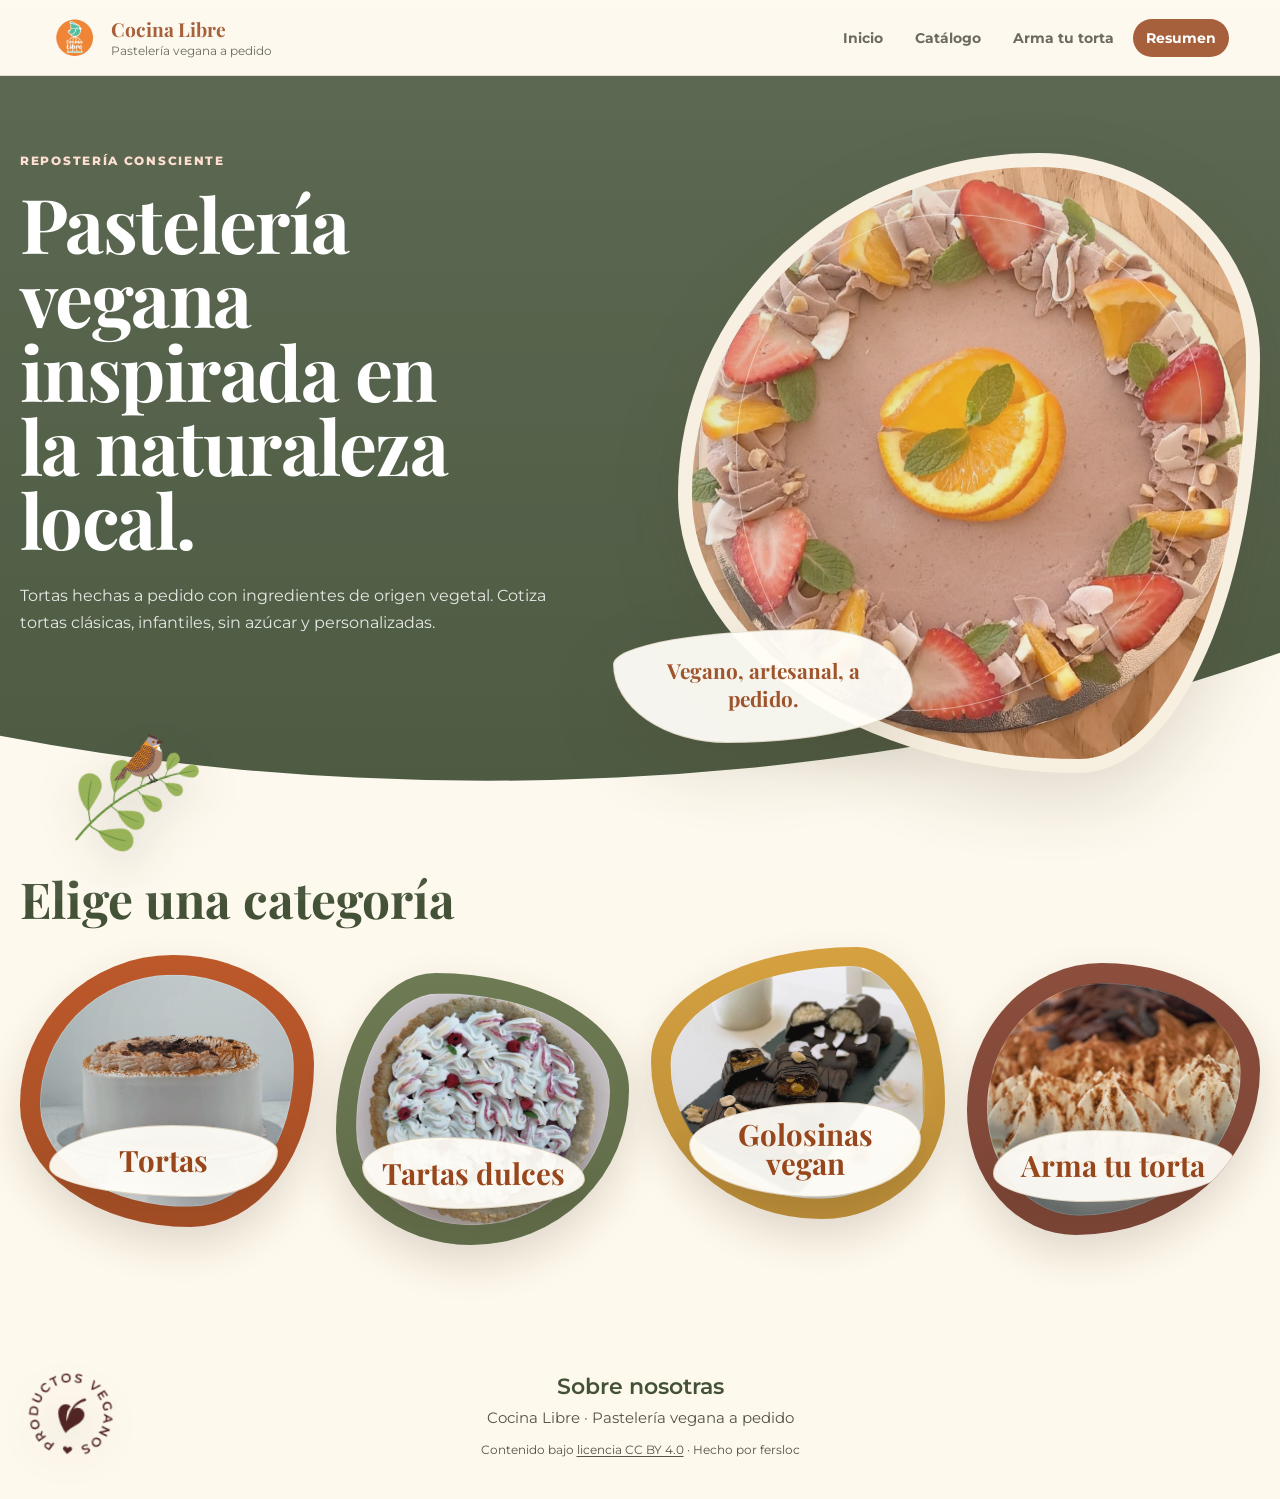
==== commit dd3c7332: "gg" ====
--- a/index.html
+++ b/index.html
@@ -86,7 +86,7 @@
         </div>
         <div class="shell hero-grid">
           <div>
-            <p class="eyebrow">Repostería ética y consciente</p>
+            <p class="eyebrow">Repostería consciente</p>
             <h1>Pastelería vegana inspirada en la naturaleza local.</h1>
             <p class="hero-copy">Tortas hechas a pedido con ingredientes de origen vegetal. Cotiza tortas clásicas, infantiles, sin azúcar y personalizadas.</p>
           </div>
--- a/styles.css
+++ b/styles.css
@@ -169,9 +169,9 @@
       }
 
       .brand-bird--hero {
-        width: clamp(116px, 13vw, 186px);
+        width: clamp(100px, 11vw, 160px);
         left: clamp(18px, 5vw, 86px);
-        bottom: clamp(52px, 8vw, 122px);
+        bottom: clamp(12px, 3vw, 40px);
         transform: rotate(-12deg) scaleX(-1);
       }
 
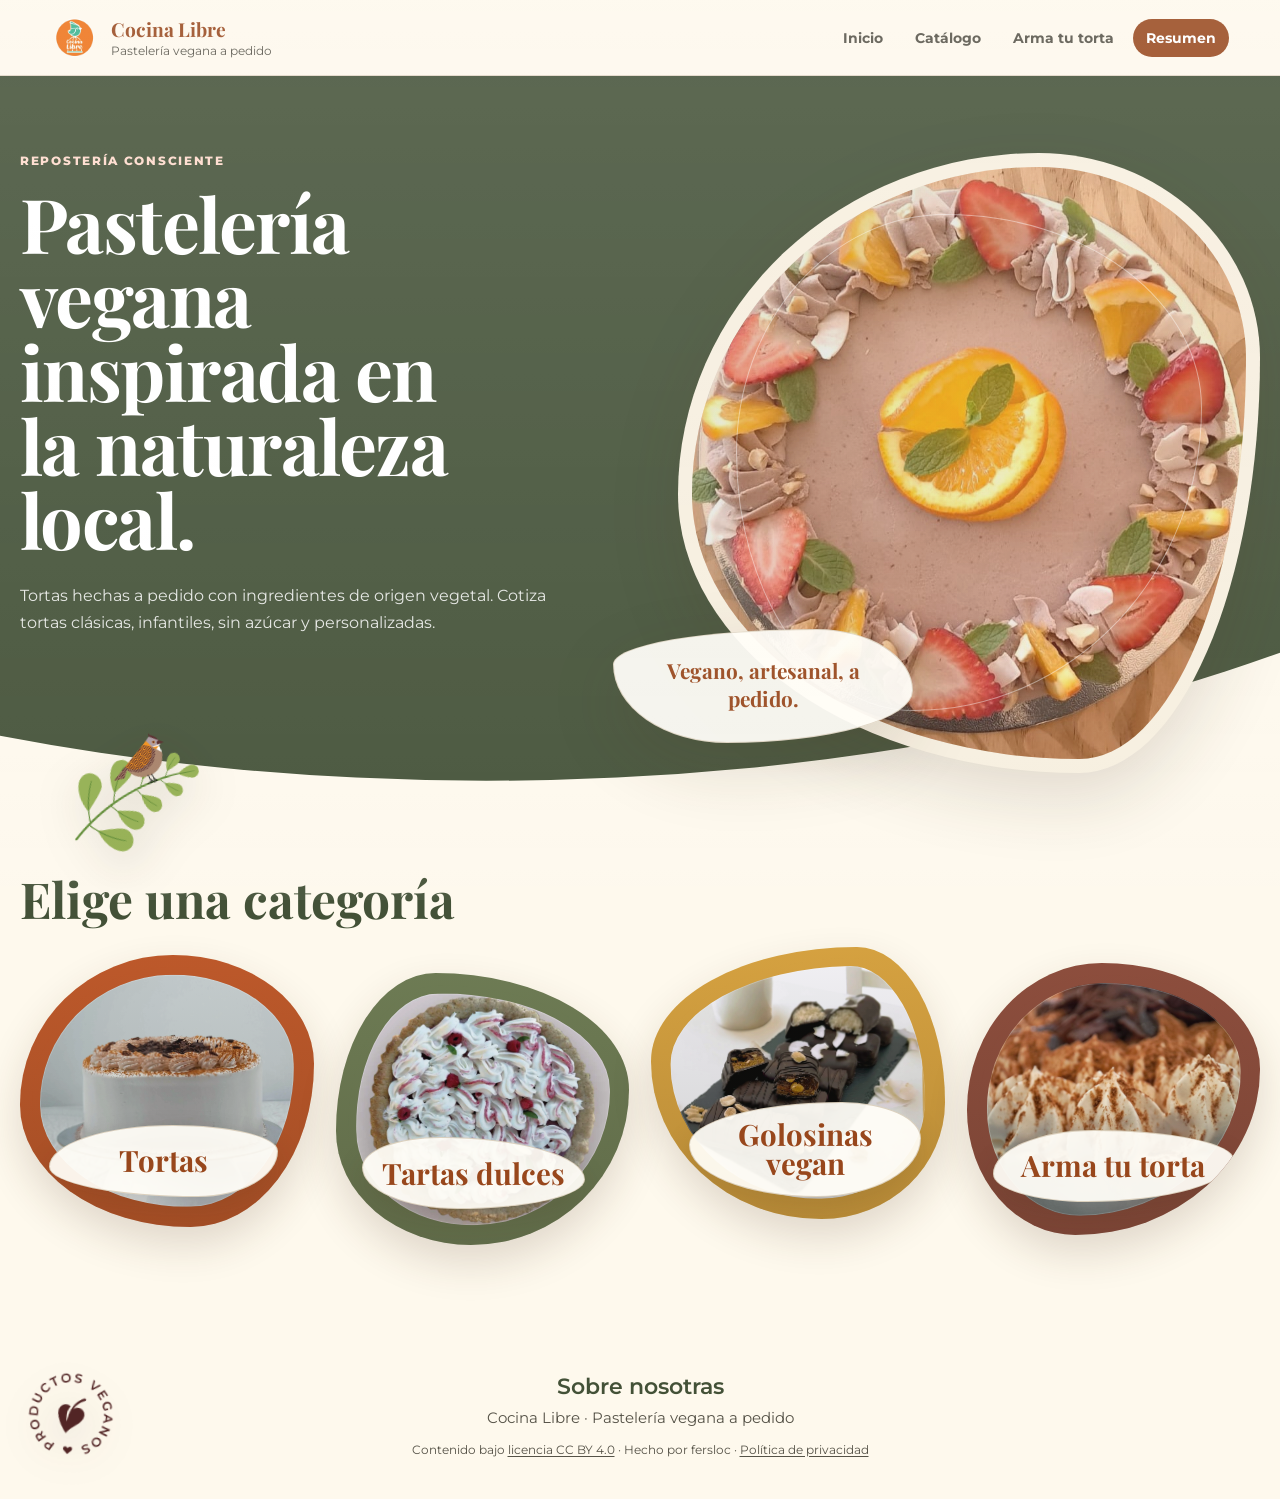
==== commit ab764b17: "l" ====
--- a/index.html
+++ b/index.html
@@ -274,7 +274,7 @@
             <span class="footer-instagram-handle"></span>
           </a>
         </span>
-        <span class="footer-credit">Contenido bajo <a href="https://creativecommons.org/licenses/by/4.0/deed.es" target="_blank" rel="license noreferrer">licencia CC BY 4.0</a> · Hecho por fersloc</span>
+        <span class="footer-credit">Contenido bajo <a href="https://creativecommons.org/licenses/by/4.0/deed.es" target="_blank" rel="license noreferrer">licencia CC BY 4.0</a> · Hecho por fersloc · <a href="politica-de-privacidad.html">Política de privacidad</a></span>
       </span>
     </footer>
 
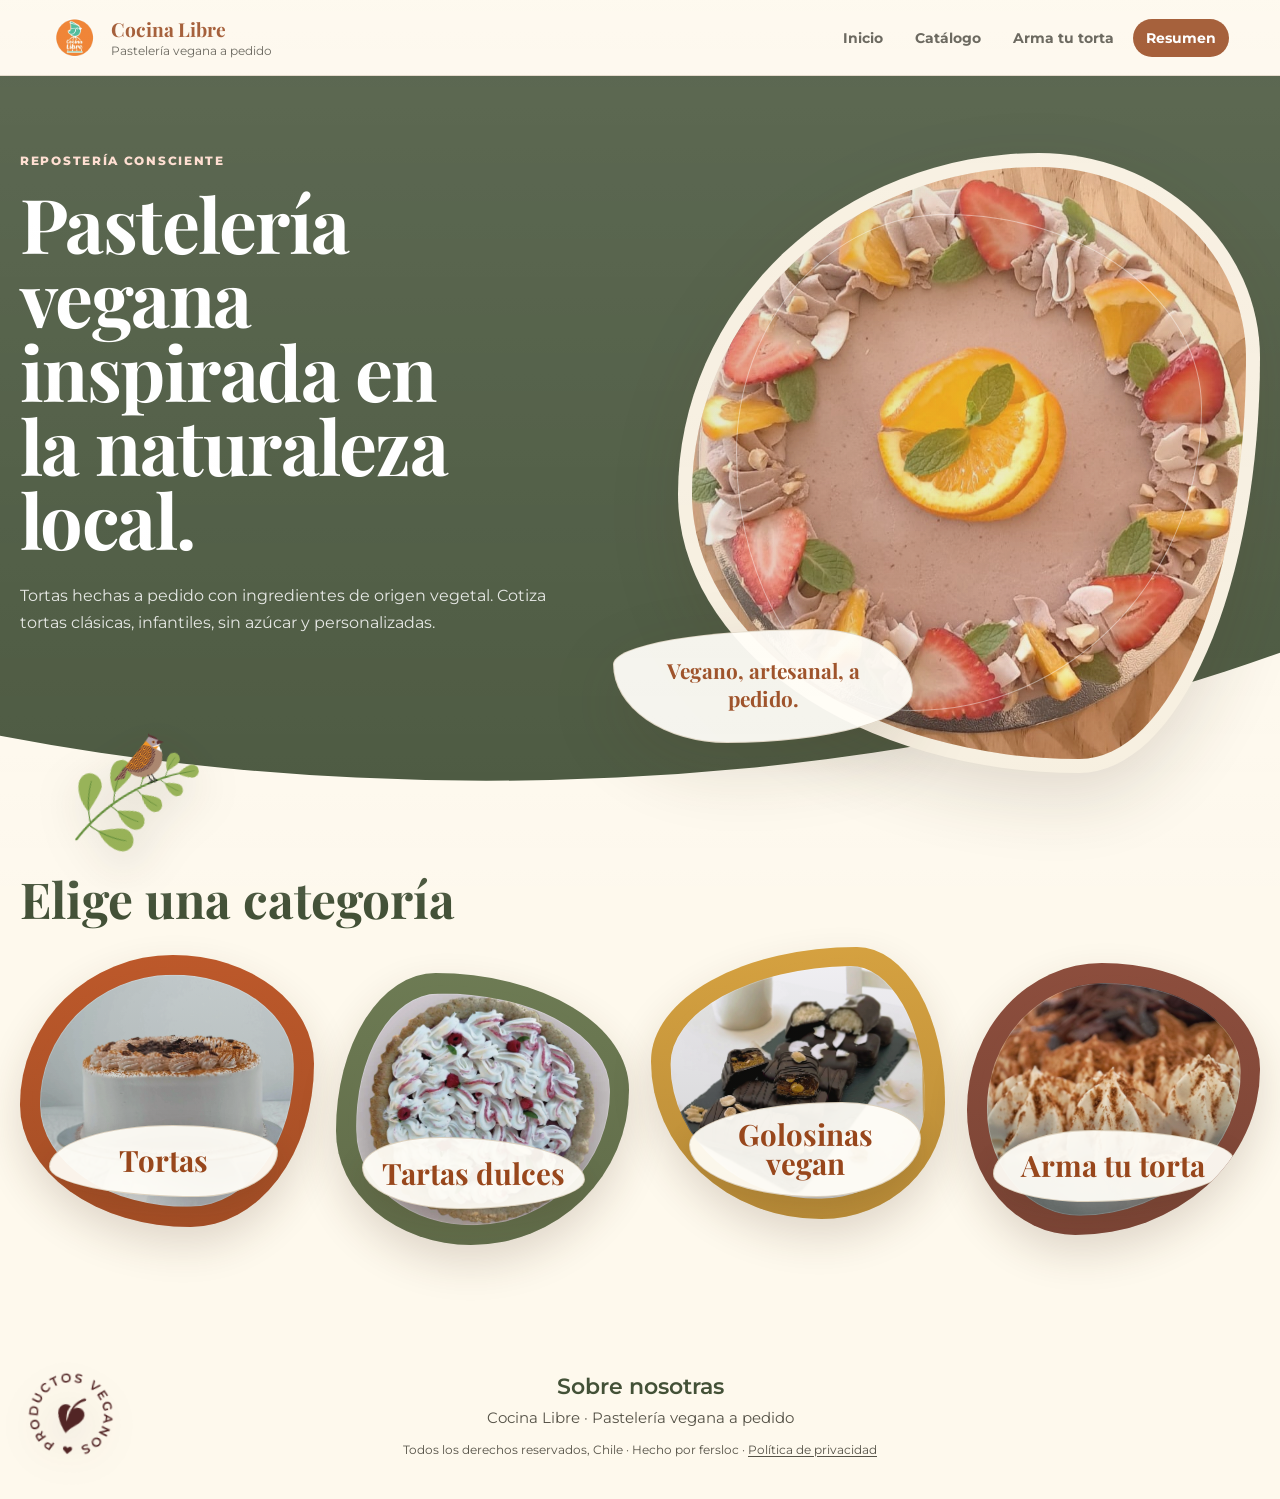
==== commit b2c2be2f: "17.336" ====
--- a/index.html
+++ b/index.html
@@ -274,7 +274,7 @@
             <span class="footer-instagram-handle"></span>
           </a>
         </span>
-        <span class="footer-credit">Contenido bajo <a href="https://creativecommons.org/licenses/by/4.0/deed.es" target="_blank" rel="license noreferrer">licencia CC BY 4.0</a> · Hecho por fersloc · <a href="politica-de-privacidad.html">Política de privacidad</a></span>
+        <span class="footer-credit">Todos los derechos reservados, Chile · Hecho por fersloc · <a href="politica-de-privacidad.html">Política de privacidad</a></span>
       </span>
     </footer>
 
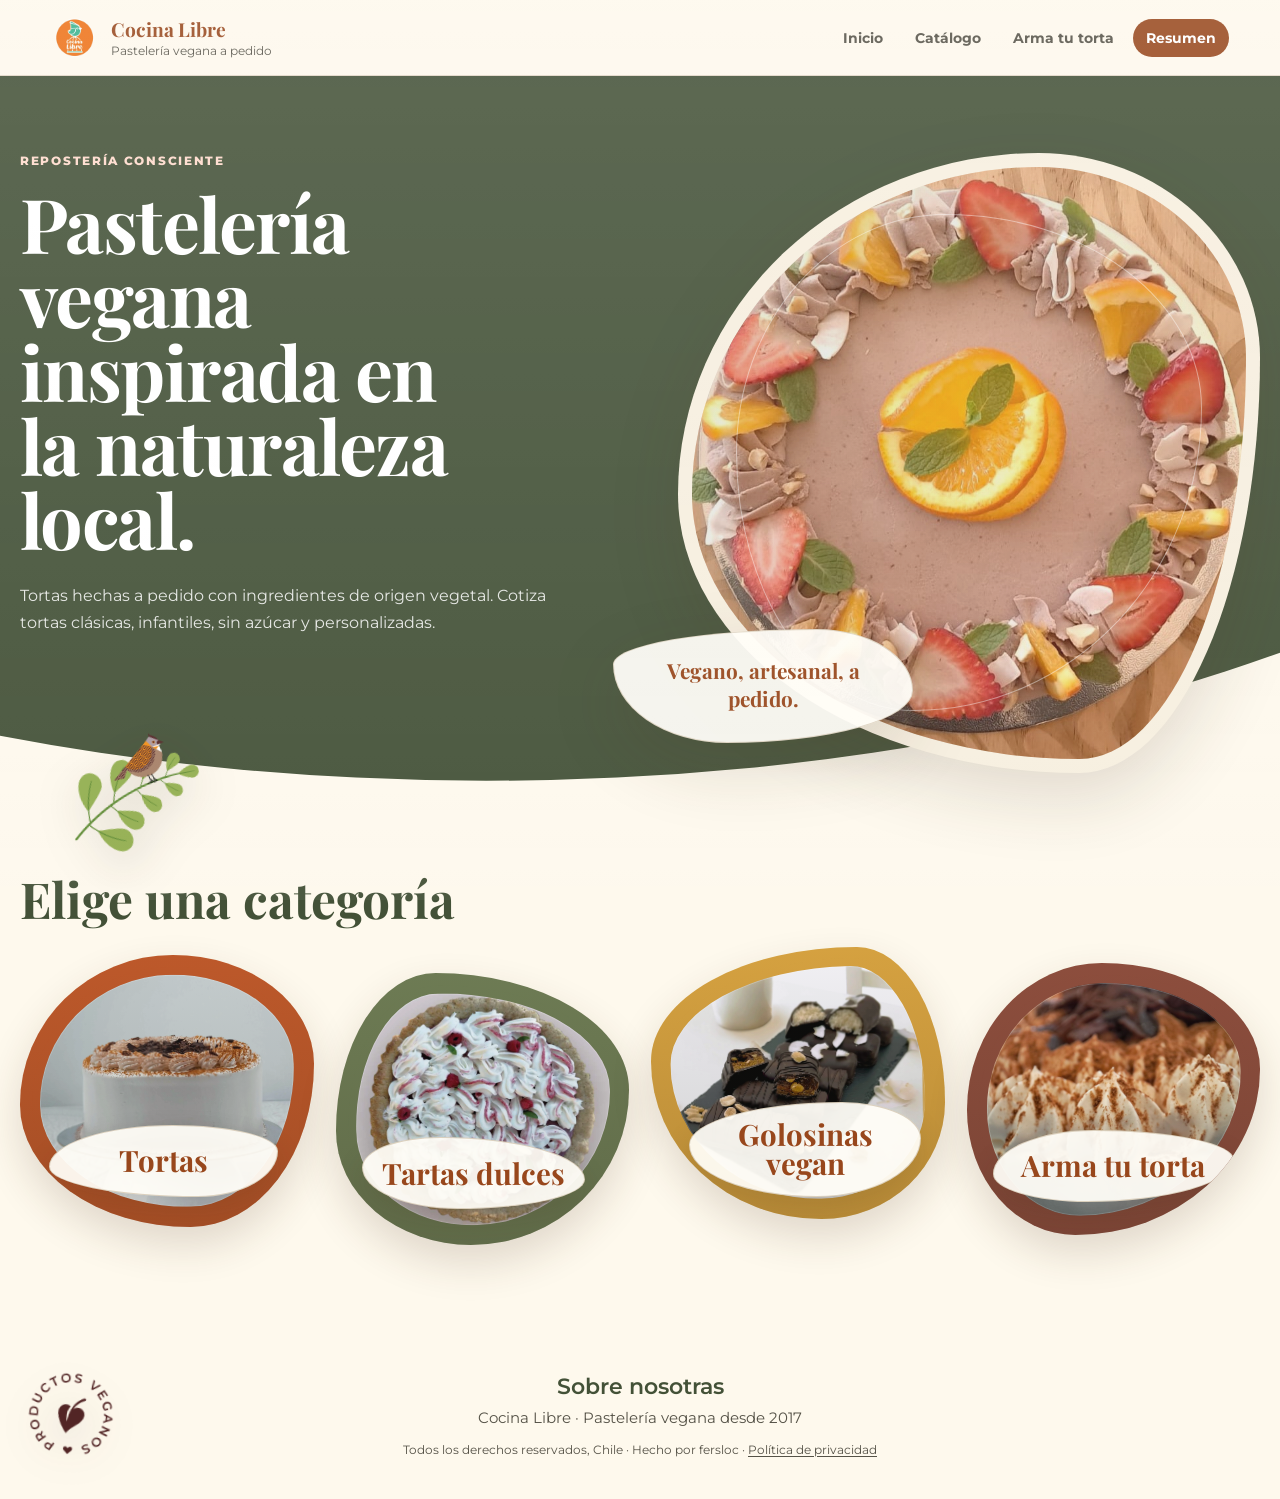
==== commit 8968e3df: "2017" ====
--- a/index.html
+++ b/index.html
@@ -27,6 +27,7 @@
     {
       "@context": "https://schema.org",
       "@type": "Bakery",
+      "foundingDate": "2017",
       "name": "Cocina Libre",
       "image": "https://cocinalibre.cl/assets/builder/portad1.jpg",
       "url": "https://cocinalibre.cl/",
@@ -61,6 +62,12 @@
     <link rel="preconnect" href="https://fonts.gstatic.com" crossorigin />
     <link href="https://fonts.googleapis.com/css2?family=Montserrat:wght@400;500;600;700;800&family=Playfair+Display:wght@600;700&display=swap" rel="stylesheet" />
     <link rel="stylesheet" href="styles.css" />
+      <script type="importmap">
+      { "imports": {
+        "three": "./assets/builder/3d/vendor/three.module.min.js",
+        "three/addons/": "./assets/builder/3d/vendor/addons/"
+      } }
+    </script>
   </head>
   <body>
     <header class="topbar">
@@ -131,6 +138,13 @@
             <p id="contactClaim">Cotiza tortas personalizadas, elige la cubierta, rellenos y bizcochos.</p>
           </div>
           <div class="builder-card">
+            <div class="cake3d" id="cake3d" role="img" aria-label="Torta en 3D con cuatro capas: bizcocho, relleno, bizcocho y cubierta. Arrástrala para girarla.">
+              <canvas></canvas>
+              <span class="cake3d-lbl">Cubierta</span>
+              <span class="cake3d-lbl">Bizcocho</span>
+              <span class="cake3d-lbl">Relleno</span>
+              <span class="cake3d-lbl">Bizcocho</span>
+            </div>
             <div class="layer-cake" aria-label="Capas de una torta personalizable">
               <div class="cake-step">
                 <span class="cake-step-text"><strong>Cubierta</strong></span>
@@ -151,14 +165,14 @@
                   <span>Cubierta</span>
                   <select id="builderCubierta" aria-label="Cubierta"></select>
                 </label>
-                <details class="builder-pick">
-                  <summary><span>Relleno</span><strong data-builder-count="relleno">Elegir</strong></summary>
-                  <div id="builderRelleno" class="builder-checks" aria-label="Rellenos"></div>
-                </details>
-                <details class="builder-pick">
-                  <summary><span>Bizcocho</span><strong data-builder-count="bizcocho">Elegir</strong></summary>
-                  <div id="builderBizcocho" class="builder-checks" aria-label="Bizcochos"></div>
-                </details>
+                <label>
+                  <span>Relleno</span>
+                  <select id="builderRelleno" aria-label="Relleno" autocomplete="off"></select>
+                </label>
+                <label>
+                  <span>Bizcocho</span>
+                  <select id="builderBizcocho" aria-label="Bizcocho" autocomplete="off"></select>
+                </label>
                 <label>
                   <span>Tamaño</span>
                   <select id="builderTamano" aria-label="Tamaño"></select>
@@ -186,6 +200,7 @@
                   </button>
                 </span>
               </div>
+              <p id="builderError" class="option-error" aria-live="polite"></p>
               <a id="contactWhatsapp" class="button primary" href="#resumen">Reservar esta idea</a>
             </div>
           </div>
@@ -267,7 +282,7 @@
       </span>
       <span class="footer-copy">
         <a class="footer-about-link footer-about-link--top" href="sobre-nosotras.html">Sobre nosotras</a><br />
-        <span class="footer-tagline">Cocina Libre · Pastelería vegana a pedido</span><br />
+        <span class="footer-tagline">Cocina Libre · Pastelería vegana desde 2017</span><br />
         <span class="footer-links">
           <a id="contactInstagram" class="footer-instagram" href="#" target="_blank" rel="noreferrer" style="display:none" aria-label="Instagram de Cocina Libre">
             <svg class="footer-instagram-icon" viewBox="0 0 24 24" aria-hidden="true" focusable="false"><path fill="currentColor" d="M12 2c2.717 0 3.056.01 4.122.06 1.065.05 1.79.217 2.428.465.66.254 1.216.598 1.772 1.153.5.5.9 1.112 1.153 1.772.247.637.415 1.363.465 2.428.05 1.066.06 1.405.06 4.122s-.01 3.056-.06 4.122c-.05 1.065-.218 1.79-.465 2.428a4.883 4.883 0 01-1.153 1.772c-.5.5-1.112.9-1.772 1.153-.637.247-1.363.415-2.428.465-1.066.05-1.405.06-4.122.06s-3.056-.01-4.122-.06c-1.065-.05-1.79-.218-2.428-.465a4.883 4.883 0 01-1.772-1.153 4.883 4.883 0 01-1.153-1.772c-.247-.637-.415-1.363-.465-2.428C2.013 15.056 2 14.717 2 12s.01-3.056.06-4.122c.05-1.066.217-1.79.465-2.428a4.883 4.883 0 011.153-1.772A4.883 4.883 0 015.45 2.525c.637-.248 1.363-.415 2.428-.465C8.944 2.013 9.283 2 12 2zm0 1.802c-2.67 0-2.986.01-4.04.058-.976.045-1.505.207-1.858.344-.466.181-.8.398-1.15.748-.35.35-.567.684-.748 1.15-.137.353-.3.882-.344 1.858-.048 1.054-.058 1.37-.058 4.04s.01 2.986.058 4.04c.045.976.207 1.505.344 1.858.181.466.398.8.748 1.15.35.35.684.567 1.15.748.353.137.882.3 1.858.344 1.054.048 1.37.058 4.04.058s2.986-.01 4.04-.058c.976-.045 1.505-.207 1.858-.344.466-.181.8-.398 1.15-.748.35-.35.567-.684.748-1.15.137-.353.3-.882.344-1.858.048-1.054.058-1.37.058-4.04s-.01-2.986-.058-4.04c-.045-.976-.207-1.505-.344-1.858a3.09 3.09 0 00-.748-1.15 3.09 3.09 0 00-1.15-.748c-.353-.137-.882-.3-1.858-.344-1.054-.048-1.37-.058-4.04-.058zm0 4.594a5.604 5.604 0 110 11.208 5.604 5.604 0 010-11.208zm0 1.802a3.802 3.802 0 100 7.604 3.802 3.802 0 000-7.604zm5.838-1.995a1.31 1.31 0 11-2.62 0 1.31 1.31 0 012.62 0z"/></svg>
@@ -1118,21 +1133,22 @@
       }
 
       function renderBuilderOptions() {
-        fillBuilderChecks(els.builderBizcocho, builderOptionsFor("bizcocho", BUILDER_OPTIONS.bizcocho), "bizcocho");
-        fillBuilderChecks(els.builderRelleno, builderOptionsFor("relleno", BUILDER_OPTIONS.relleno), "relleno");
+        fillBuilderSelect(els.builderBizcocho, builderOptionsFor("bizcocho", BUILDER_OPTIONS.bizcocho), "Elegir bizcocho");
+        fillBuilderSelect(els.builderRelleno, builderOptionsFor("relleno", BUILDER_OPTIONS.relleno), "Elegir relleno");
+        [els.builderBizcocho, els.builderRelleno].forEach((select) => {
+          if (!select) return;
+          select.selectedIndex = 0;
+          select.addEventListener("change", () => {
+            markSelectInvalid(select, false);
+            const error = $("#builderError");
+            if (!error) return;
+            const missing = [els.builderRelleno, els.builderBizcocho].filter((item) => item && !item.value).map((item) => item === els.builderRelleno ? "relleno" : "bizcocho");
+            error.textContent = missing.length && document.querySelector(".builder-options .select-star:not([hidden])") ? `Debes elegir ${missing.join(" y ")} antes de reservar.` : "";
+          });
+        });
         fillBuilderSelect(els.builderCubierta, builderOptionsFor("cubierta", BUILDER_OPTIONS.cubierta));
         fillBuilderSelect(els.builderTamano, builderOptionsFor("tamano", BUILDER_OPTIONS.tamano));
         fillBuilderSelect(els.builderDecoracion, builderOptionsFor("decoracion", BUILDER_OPTIONS.decoracion));
-        document.querySelectorAll(".builder-checks input").forEach((input) => input.addEventListener("change", updateBuilderCounts));
-        document.querySelectorAll(".builder-pick").forEach((pick) => {
-          pick.addEventListener("toggle", () => {
-            if (!pick.open) return;
-            document.querySelectorAll(".builder-pick[open]").forEach((other) => {
-              if (other !== pick) other.open = false;
-            });
-          });
-        });
-        updateBuilderCounts();
       }
 
       function builderOptionsFor(group, fallback) {
@@ -1266,38 +1282,49 @@
         });
       }
 
-      function fillBuilderChecks(container, options, group) {
-        if (!container) return;
-        container.innerHTML = options.map((option, index) => `
-          <label>
-            <input type="checkbox" name="builder-${escapeHtml(group)}" value="${escapeHtml(option)}">
-            ${escapeHtml(option)}
-          </label>
-        `).join("");
-      }
-
       function fillBuilderSelect(select, options, emptyLabel = "") {
         if (!select) return;
         const empty = emptyLabel ? `<option value="">${escapeHtml(emptyLabel)}</option>` : "";
         select.innerHTML = empty + options.map((option) => `<option value="${escapeHtml(option)}">${escapeHtml(option)}</option>`).join("");
       }
 
-      function selectedBuilderChecks(group) {
-        return [...document.querySelectorAll(`input[name="builder-${group}"]:checked`)].map((input) => input.value);
-      }
-
-      function updateBuilderCounts() {
-        ["bizcocho", "relleno"].forEach((group) => {
-          const count = selectedBuilderChecks(group).length;
-          const label = document.querySelector(`[data-builder-count="${group}"]`);
-          if (label) label.textContent = count ? (count === 1 ? "1 elegido" : `${count} elegidos`) : "Elegir";
-        });
+      function markSelectInvalid(select, invalid) {
+        const label = select?.closest("label");
+        if (!label) return;
+        let star = label.querySelector(".select-star");
+        if (!star) {
+          star = document.createElement("span");
+          star.className = "select-star";
+          star.textContent = "*";
+          star.setAttribute("aria-hidden", "true");
+          label.appendChild(star);
+        }
+        star.hidden = !invalid;
+        if (!invalid) return;
+        const style = getComputedStyle(select);
+        const context = document.createElement("canvas").getContext("2d");
+        context.font = style.font;
+        const text = select.options[select.selectedIndex]?.text || "";
+        const left = select.offsetLeft + parseFloat(style.paddingLeft) + parseFloat(style.borderLeftWidth) + context.measureText(text).width + 4;
+        star.style.left = `${left}px`;
+        star.style.top = `${select.offsetTop}px`;
+        star.style.height = `${select.offsetHeight}px`;
       }
 
       function addBuilderReservation() {
         closeBuilderPicks();
-        const bizcochos = selectedBuilderChecks("bizcocho");
-        const rellenos = selectedBuilderChecks("relleno");
+        const bizcocho = els.builderBizcocho?.value || "";
+        const relleno = els.builderRelleno?.value || "";
+        const error = $("#builderError");
+        const missing = [!relleno && "relleno", !bizcocho && "bizcocho"].filter(Boolean);
+        markSelectInvalid(els.builderRelleno, !relleno);
+        markSelectInvalid(els.builderBizcocho, !bizcocho);
+        if (missing.length) {
+          if (error) error.textContent = `Debes elegir ${missing.join(" y ")} antes de reservar.`;
+          (!relleno ? els.builderRelleno : els.builderBizcocho)?.focus();
+          return;
+        }
+        if (error) error.textContent = "";
         const cubierta = els.builderCubierta?.value || "A definir";
         const tamano = els.builderTamano?.value || "A definir";
         const decoracion = els.builderDecoracion?.value || "A definir";
@@ -1305,8 +1332,8 @@
         const reservation = {
           name: "Torta vegana personalizada",
           category: "Pedido personalizado",
-          bizcocho: bizcochos.length ? bizcochos.join(" + ") : "A definir",
-          relleno: rellenos.length ? rellenos.join(" + ") : "A definir",
+          bizcocho,
+          relleno,
           cubierta,
           format: tamano,
           decoration: decoracion,
@@ -1577,6 +1604,19 @@
         }
       };
     </script>
+    <script>
+      // Torta 3D de "Arma tu torta": se descarga solo cuando esa seccion se ve. Si falla, quedan las fotos.
+      (function () {
+        var fotos = document.querySelector(".layer-cake");
+        if (!fotos || !("IntersectionObserver" in window)) return;
+        var io = new IntersectionObserver(function (es) {
+          if (!es.some(function (e) { return e.isIntersecting; })) return;
+          io.disconnect();
+          import("./assets/builder/3d/cake3d.js").catch(function (err) { console.warn("Torta 3D no disponible, se usan las fotos.", err); });
+        }, { rootMargin: "200px" });
+        io.observe(fotos);
+      })();
+    </script>
     <script src="scroll-top.js"></script>
   </body>
 </html>
--- a/styles.css
+++ b/styles.css
@@ -1011,6 +1011,40 @@
         line-height: 1.35;
       }
 
+      #builderError {
+        color: #8b2d1d;
+        min-height: 0;
+        margin: 12px 0 0;
+        padding: 8px 14px;
+        border-radius: 14px;
+        background: rgba(255, 253, 247, 0.96);
+      }
+
+      #builderError:empty {
+        display: none;
+      }
+
+      .builder-options label {
+        position: relative;
+      }
+
+      .builder-options .select-star {
+        letter-spacing: 0;
+        text-transform: none;
+        position: absolute;
+        display: grid;
+        place-items: center;
+        color: #8b2d1d;
+        font-size: 1.2rem;
+        font-weight: 800;
+        line-height: 1;
+        pointer-events: none;
+      }
+
+      .select-star[hidden] {
+        display: none;
+      }
+
       .price {
         color: var(--clay);
         font-weight: 800;
@@ -1691,7 +1725,7 @@
       .builder-options textarea {
         width: 100%;
         min-height: 74px;
-        resize: vertical;
+        resize: none;
         border: 1px solid rgba(255,255,255,0.28);
         border-radius: 18px;
         background: rgba(255,253,247,0.94);
@@ -1699,6 +1733,36 @@
         padding: 11px 12px;
         font: inherit;
         font-weight: 700;
+      }
+
+      .builder-options textarea::-webkit-scrollbar {
+        width: 8px;
+      }
+
+      .builder-options textarea::-webkit-scrollbar-button {
+        display: none;
+      }
+
+      .builder-options textarea::-webkit-scrollbar-track {
+        margin: 12px 0;
+        background: transparent;
+      }
+
+      .builder-options textarea::-webkit-scrollbar-thumb {
+        border: 2px solid transparent;
+        border-radius: 999px;
+        background: rgba(67, 81, 55, 0.45) content-box;
+      }
+
+      .builder-options textarea::-webkit-scrollbar-thumb:hover {
+        background: rgba(67, 81, 55, 0.75) content-box;
+      }
+
+      @supports not selector(::-webkit-scrollbar) {
+        .builder-options textarea {
+          scrollbar-width: thin;
+          scrollbar-color: rgba(67, 81, 55, 0.5) transparent;
+        }
       }
 
       .topper-note {
@@ -2866,3 +2930,57 @@
           transition: none;
         }
       }
+
+/* Torta 3D interactiva de "Arma tu torta" (assets/builder/3d/cake3d.js).
+   Oculta hasta que carga; entonces reemplaza las fotos apiladas (.layer-cake), que quedan de respaldo. */
+.cake3d {
+  display: none;
+  position: relative;
+  width: 100%;
+  height: clamp(440px, 64vh, 600px);
+}
+.cake3d.is-ready { display: block; }
+.cake3d.is-ready + .layer-cake { display: none; }
+.cake3d canvas {
+  position: absolute;
+  inset: 0;
+  width: 100%;
+  height: 100%;
+  display: block;
+  touch-action: pan-y;
+  cursor: grab;
+}
+.cake3d canvas:active { cursor: grabbing; }
+.cake3d-lbl {
+  position: absolute;
+  right: 4px;
+  transform: translateY(-50%);
+  color: #fff8ec;
+  font-family: Georgia, "Times New Roman", serif;
+  font-weight: 700;
+  font-size: clamp(1.1rem, 4.2vw, 1.6rem);
+  line-height: 1;
+  text-shadow: 0 2px 8px rgba(0, 0, 0, 0.45);
+  pointer-events: none;
+}
+@media (min-width: 901px) {
+  .cake3d { align-self: start; }   /* la torta arranca a la altura del formulario, no centrada contra su alto */
+}
+@media (min-width: 901px) {
+  /* menos aire entre el menu y el inicio de "Arma tu torta" */
+  .builder-section { padding-top: clamp(24px, 2.5vw, 40px); }
+  .builder-card { padding-top: 0; }
+}
+@media (max-width: 900px) {
+  /* en celular el bloque se ajusta al ancho para no dejar aire vacio arriba y abajo de la torta */
+  .cake3d { height: clamp(400px, 120vw, 520px); margin-top: -28px; }
+}
+@media (min-width: 901px) {
+  /* laptop: el bloque ocupa la pantalla visible bajo el menu (arranca a la altura del formulario),
+     asi la torta, centrada en su bloque, queda en el centro de la pantalla */
+  .cake3d {
+    height: calc(100svh - 160px);
+    min-height: 520px;
+    max-height: 820px;
+  }
+}
